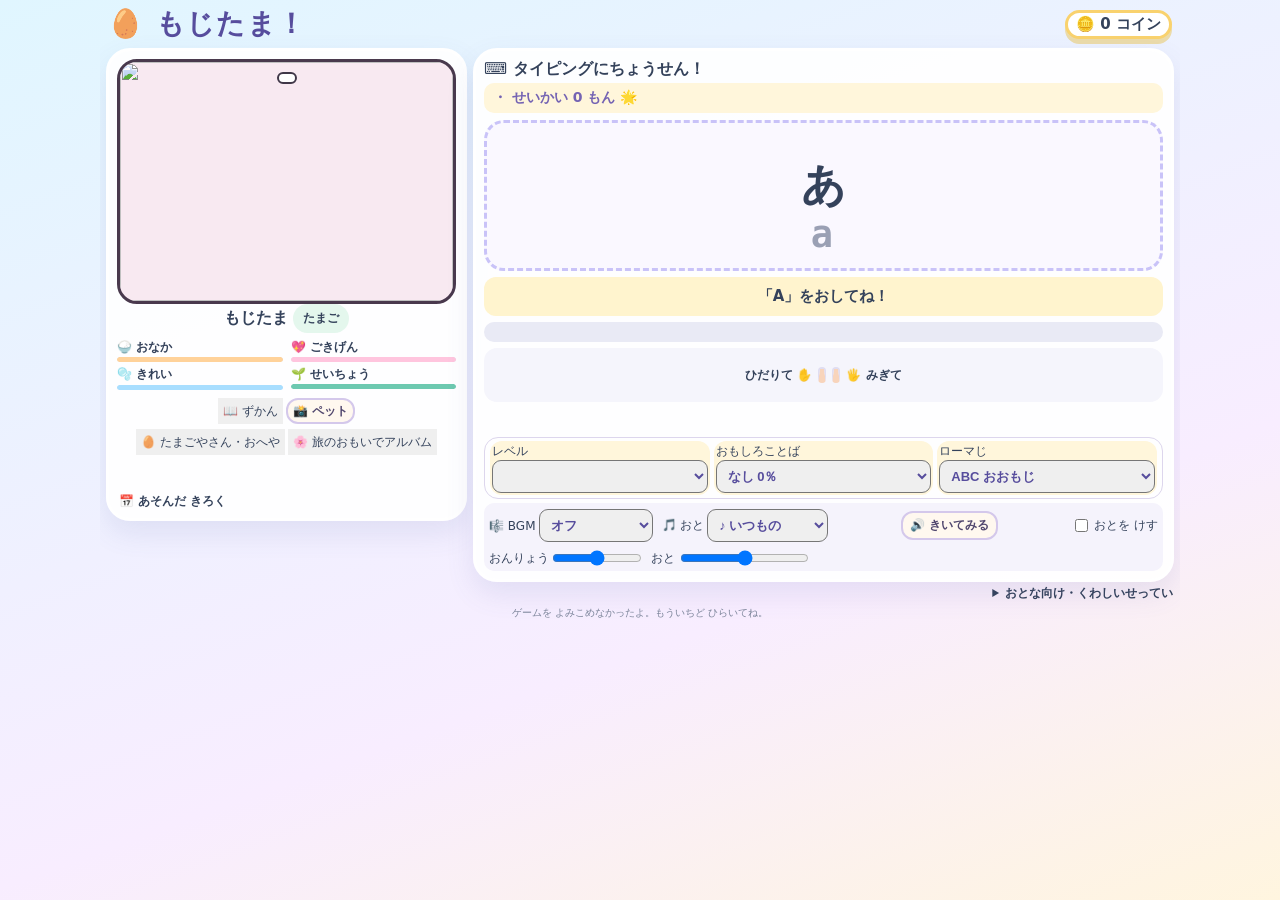
==== index.html @ 5625c6d5 "Update game and typing guidance Refresh the playable game, keep maintenance files, and add the initi" ====
<!doctype html>
<html lang="ja">
<head>
<meta charset="UTF-8"><meta name="viewport" content="width=device-width,initial-scale=1">
<title>もじたま！｜タイピングでそだてよう</title>
<link rel="stylesheet" href="./style.css?v=22">
</head>
<body><div class="wrap">
<header><div><h1>🥚 もじたま！</h1><p class="subtitle">もじをうって、ペットをそだてよう！</p></div><div class="money">🪙 <span id="coins">0</span> コイン</div></header>
<div class="grid"><section class="panel"><h2>🌼 わたしのペット <span class="level" id="growth">たまご</span></h2><div class="scene" id="scene"><div id="memeRain" aria-hidden="true"></div><div id="careFx" class="carefx" aria-live="polite"></div><span id="petWish"></span><span id="roomDecor" aria-hidden="true"></span><span class="confetti" aria-hidden="true">🌈 ⭐ 🪙 🌟 🪙 ⭐ 🌈</span><img class="roomArt" src="./assets/room.svg" alt="" aria-hidden="true"><svg class="pet" id="pet" viewBox="0 0 32 32" shape-rendering="crispEdges" aria-label="ペットのドットえ" role="img"></svg></div><div class="petname" id="petName">もじたま</div><button id="petBook">📖 ペットずかん</button><button class="camera" id="petCamera">📸 しゃしんを とる</button><div class="family-actions"><button id="adopt" hidden>旅に出す</button><button id="eggShop">🥚 たまごやさん・おへや</button><button id="album">🌸 旅のおもいでアルバム</button></div><div class="stats"><div class="stat">🍚 おなか<div class="meter"><div class="bar" id="hungerBar"></div></div><span id="hungerNum"></span></div><div class="stat">💖 ごきげん<div class="meter"><div class="bar" id="moodBar"></div></div><span id="moodNum"></span></div><div class="stat">🫧 きれい<div class="meter"><div class="bar" id="cleanBar"></div></div><span id="cleanNum"></span></div></div><div class="stat">🌱 せいちょう<div class="meter"><div class="bar" id="xpBar"></div></div><span id="xp"></span><small id="growthHint"></small></div><p id="wish"></p><section id="dailyLog" aria-label="さいきんのきろく"><strong>📅 あそんだ きろく</strong><div id="dailyRows"></div></section><div class="shop" id="basic"></div><div class="notice" id="careNotice" role="status"></div></section>
<section class="panel" id="typingPanel"><h2>⌨️ タイピングにちょうせん！</h2><div class="progress"><span id="reward"></span> ・ せいかい <span id="solved">0</span> もん 🌟</div><div class="typing"><div class="wordcard" tabindex="-1" id="card"><div id="rareLabel"></div><div class="jpword" id="jpword">あ</div><div class="romaji" id="romaji">a</div></div><div class="guide" id="guide">「A」をおしてね！</div><div class="keyboard" id="keyboard"></div><div class="hands"><span class="hand-label">ひだりて ✋</span><div class="hand" id="leftHand"></div><div class="hand" id="rightHand"></div><span class="hand-label">🖐️ みぎて</span></div><div class="feedback" id="feedback" aria-live="polite"></div><div id="lastResult" hidden><span id="resultCaption"></span> <button class="camera" id="recordCamera">📸 しゃしんを とる</button></div><div class="hint">ピンクのゆびで、きいろいキーをおそう！<br>ほんもののキーボードでも、がめんのキーをタップしてもOK！</div></div><fieldset class="practice-options"><legend>れんしゅうの せってい</legend><div class="typing-settings"><label>れんしゅうの レベル <select id="level"></select></label><label>おもしろことば <select id="fun"><option value="0">なし 0％</option><option value="25">ちょっと 25％</option><option value="70">たくさん 70％</option><option value="100">ぜんぶ 100％</option></select></label><label>ローマじの ひょうじ <select id="letterCase"><option value="upper">ABC おおもじ</option><option value="lower">abc こもじ</option><option value="initial">Abc はじめだけ おおもじ</option></select></label></div><small>ことば・ぶんの レベルで まざるよ。</small></fieldset><div class="sound-options" role="group" aria-label="おとの せってい"><label>🎼 BGM <select id="bgm"><option value="off">オフ</option><option value="pico">ぴこぴこ</option><option value="nyan">にゃんにゃん</option><option value="slow">のんびり</option><option value="fast">はやうち</option><option value="sleep">おやすみ</option></select></label><label>🎵 おと <select id="keySound"><option value="classic">♪ いつもの</option><option value="puff">💨 おならぷう</option><option value="sparkle">✨ キラキラ</option><option value="meow">🐱 にゃん</option><option value="drum">🥁 たいこ</option><option value="bubble">🫧 あわポン</option></select></label> <label id="puffOption" hidden><input type="checkbox" id="puffMix"> 💨 いろんな おなら（6しゅるい）</label> <button class="camera" id="listen">🔊 きいてみる</button><label><input id="mute" type="checkbox"> おとを けす</label><label>おんりょう <input id="vol" type="range" min="0" max="100"></label><label>おと <input id="sfxVol" type="range" min="0" max="100"></label></div></section>
</div><details><summary>⚙️ せってい・あそびかた</summary><button type="button" id="closeSettings" aria-label="せっていを とじる"><svg aria-hidden="true" width="24" height="24" viewBox="0 0 24 24"><path d="M5 5L19 19M19 5L5 19" fill="none" stroke="currentColor" stroke-width="4" stroke-linecap="round"/></svg></button><p>きいろい キーを おそう。F と J に ひとさしゆびを おくと うちやすいよ。５もん、１０もんと まちがえずに できると ボーナス！ ５もん できると たまごが かえるよ。レアもんだいは ５０コイン！ コインで おせわすると、たまごが そだつよ。</p><p>このブラウザに じどうで ほぞんするよ。ほかの パソコンや ブラウザには うつせないよ。ブラウザの データを けすと、きろくも きえるよ。</p></details><div class="footer" id="status">もじたま！　✦　じどうセーブ</div></div><dialog id="celebration" aria-labelledby="eventTitle"><div id="eventStars" aria-hidden="true"></div><canvas id="eventPet" width="32" height="32" aria-hidden="true"></canvas><h2 id="eventTitle"></h2><strong id="eventDetail"></strong><div class="eventMeter" aria-hidden="true"><i></i></div><button id="skipEvent" type="button">スキップ</button></dialog><dialog id="familyDialog" aria-labelledby="familyTitle"><div class="family-heading"><h2 id="familyTitle"></h2><button type="button" id="familyClose" aria-label="とじる"><svg aria-hidden="true" width="26" height="26" viewBox="0 0 24 24"><path d="M5 5L19 19M19 5L5 19" fill="none" stroke="currentColor" stroke-width="4" stroke-linecap="round"/></svg></button></div><div id="familyBody"></div></dialog><dialog id="book"><button id="closeBook" aria-label="とじる">✕</button><h2>📖 ペットずかん</h2><div id="bookGrid"></div></dialog><dialog id="studio" aria-labelledby="studioTitle"><form method="dialog"><button aria-label="とじる">✕</button></form><h2 id="studioTitle">📸 きねんの しゃしん</h2><div class="modes"><button id="recordMode">🏅 きろくカード</button><button id="petMode">🐣 ペットカード</button></div><canvas id="photo" width="1200" height="1200" aria-label="きねんカードの プレビュー"></canvas><label>ひとこと（10もじまで）<input id="comment" placeholder="きょうも できたよ！" autocomplete="off"></label><div class="modes"><button id="downloadPhoto">⬇️ がぞうを ほぞん</button><button id="sharePhoto" hidden>📤 わける</button></div><small id="photoStatus" role="status"></small></dialog><script src="./pets.js?v=4"></script><script src="./sprites.js"></script><script src="./adult.js"></script><script src="./family.js"></script><script src="./family-ui.js"></script><script src="./roman.js"></script><script src="./deck.js"></script><script src="./screen.js?v=22"></script><script src="./celebrations.js?v=2"></script><script src="./boot.js?v=26"></script></body></html>
---- style.css ----
:root{--ink:#34425b;--violet:#7166c6;--sky:#dff3ff;--pink:#ffe2eb;--mint:#e0f7e7;--yellow:#fff1b9}*{box-sizing:border-box}body{margin:0;background:linear-gradient(160deg,#e0f6ff,#f8edff 65%,#fff5df);color:var(--ink);font-family:system-ui,-apple-system,"Hiragino Kaku Gothic ProN","Yu Gothic",sans-serif;min-height:100vh}button{font:inherit;cursor:pointer;border:0;color:inherit}button:focus-visible{outline:4px solid #f19d55;outline-offset:2px}.wrap{max-width:1100px;margin:auto;padding:22px 16px 60px}header{display:flex;align-items:center;justify-content:space-between;gap:12px;flex-wrap:wrap;margin-bottom:15px}h1{font-size:clamp(25px,4vw,36px);margin:0;color:#574d9d;letter-spacing:.05em}.subtitle{margin:3px 0;color:#63718a;font-size:13px}.money{background:#fff;border:3px solid #f9d26e;border-radius:20px;padding:10px 18px;font-weight:800;font-size:19px;box-shadow:0 5px 0 #ebdbaa}.tabs{display:flex;gap:10px;margin:0 0 18px}.tab{border-radius:15px;padding:13px 23px;background:#fff;color:#625aa2;font-weight:800;border:2px solid #d8d1fa}.tab.active{background:#7166c6;border-color:#7166c6;color:white}.grid{display:grid;grid-template-columns:minmax(0,1fr) minmax(360px,1.12fr);gap:18px}.panel{background:#ffffffed;border:3px solid #fff;border-radius:24px;box-shadow:0 12px 28px #5764a21f;padding:20px}.panel h2{font-size:19px;margin:0 0 12px}.scene{height:255px;border-radius:20px;background:linear-gradient(#bfe9ff 0 64%,#bfeaca 64%);position:relative;overflow:hidden;display:grid;place-items:center;border:3px solid #e2f2ff}.scene:after{content:"";height:20px;width:170px;background:#6aa78230;border-radius:50%;position:absolute;bottom:32px}.cloud{position:absolute;font-size:35px;top:13px;left:32px}.cloud.two{left:auto;right:25px;top:30px}.pet{position:relative;z-index:1;width:192px;height:192px;image-rendering:pixelated;filter:drop-shadow(0 7px 0 #729b8d55);animation:bob 2.2s ease-in-out infinite}@keyframes bob{50%{transform:translateY(-8px)}}.pet.bounce{animation:happy .4s 2}@keyframes happy{50%{transform:translateY(-22px)}}.petname{text-align:center;font-weight:900;margin-top:9px}.stats{display:grid;gap:10px;margin-top:16px}.stat{display:grid;grid-template-columns:92px 1fr 35px;align-items:center;gap:8px;font-size:13px;font-weight:700}.meter{height:15px;border-radius:10px;background:#edf0f5;overflow:hidden}.bar{height:100%;background:#6dc9b0;border-radius:10px;transition:width .3s}.stat:nth-child(2) .bar{background:#f3bc6e}.stat:nth-child(3) .bar{background:#8eb9ef}.note{background:#f4f1ff;border-radius:14px;padding:10px 12px;color:#655c91;font-size:13px;line-height:1.7;margin-top:14px}.typing{display:flex;flex-direction:column;gap:12px}.wordcard{border:3px dashed #c9c3f8;border-radius:20px;background:#faf8ff;padding:18px;text-align:center}.jpword{font-size:clamp(31px,4vw,44px);font-weight:900;line-height:1.4}.romaji{font-family:monospace;font-size:clamp(28px,4vw,37px);font-weight:900;letter-spacing:3px;margin:8px 0;color:#9aa0b4}.romaji .done{color:#56bc9f}.romaji .next{color:#ec659b;text-decoration:underline;text-underline-offset:6px}.guide{text-align:center;background:#fff4ce;border-radius:12px;padding:10px;font-weight:800;font-size:15px}.feedback{text-align:center;min-height:27px;font-weight:800;color:#6b62b3}.hint{font-size:12px;color:#788098;text-align:center}.keyboard{padding:10px 6px;background:#e9eaf5;border-radius:15px;display:grid;gap:5px}.keyrow{display:flex;justify-content:center;gap:4px}.key{flex:1;max-width:48px;height:42px;border-radius:7px;background:white;box-shadow:0 3px 0 #bbc1d1;font:700 15px monospace;display:grid;place-items:center;min-width:0;transition:background .1s}.key.target{background:#ffd46a;box-shadow:0 3px 0 #d19a48;outline:3px solid #ff9b61;outline-offset:-1px}.key.space{max-width:170px;flex:4}.hands{display:flex;gap:10px;justify-content:center;align-items:center;flex-wrap:wrap;background:#f5f5fc;border-radius:13px;padding:12px}.hand{display:flex;align-items:end;gap:3px;background:#fff;border:2px solid #e0ddf1;border-radius:15px;padding:10px 12px}.finger{width:20px;height:45px;background:#f8d4bb;border:2px solid #b58d87;border-radius:10px 10px 6px 6px;display:flex;align-items:center;justify-content:center;font-size:10px;color:#5b4f5e;font-weight:800}.finger:nth-child(1),.finger:nth-child(5){height:32px}.finger:nth-child(2),.finger:nth-child(4){height:40px}.finger:nth-child(3){height:48px}.finger.target{background:#ff9ab0;border-color:#e94c82;transform:translateY(-6px)}.hand-label{font-weight:900;font-size:14px}.shop{display:grid;grid-template-columns:repeat(3,1fr);gap:9px}.shop button{padding:13px 5px;border-radius:15px;background:#fff5df;border:2px solid #f3dfb6;font-weight:800;font-size:13px}.shop button:disabled{opacity:.45;cursor:not-allowed}.shop .emoji{display:block;font-size:28px;margin-bottom:4px}.shop b{display:block;color:#9e7419;margin-top:5px}.big{width:100%;background:#7368cd;color:white;padding:12px 14px;border-radius:15px;font-weight:900;margin-top:12px}.hidden{display:none!important}.footer{text-align:center;color:#7c859a;font-size:12px;margin:20px auto}.notice{min-height:25px;color:#685cb5;font-weight:800;text-align:center;margin-top:10px}.settings{display:flex;justify-content:space-between;align-items:center;gap:10px;margin-top:14px;flex-wrap:wrap}.reset{background:transparent;text-decoration:underline;font-size:12px;color:#888}.level{font-size:12px;background:#e4f7ed;padding:6px 10px;border-radius:30px;font-weight:800}.progress{margin-top:10px;font-size:13px;text-align:center;font-weight:800;color:#7463b3}@media(max-width:850px){.grid{grid-template-columns:1fr}.panel{padding:15px}.scene{height:220px}.key{height:38px;font-size:13px}.hand{padding:8px}.finger{width:17px}.shop{grid-template-columns:repeat(3,1fr)}}
details{background:white;padding:16px;border-radius:16px;margin-top:16px;line-height:1.8}summary,select{cursor:pointer;font-weight:bold}select{padding:7px;border-radius:9px;color:#574d9d;margin-bottom:10px}.romaji .wrong{color:#bf2940;background:#ffe0e5}.key.home{text-decoration:underline;text-underline-offset:5px}.key.space{max-width:170px}.hand{border-bottom:14px solid #f8d4bb;background:transparent;padding:0 2px;border-radius:8px}.pet.evolve{animation:bloom 1s ease-out}.pet.wash{filter:drop-shadow(0 0 12px white)}@keyframes bloom{50%{transform:scale(1.18) rotate(10deg);filter:drop-shadow(0 0 18px gold)}}@media(prefers-reduced-motion:reduce){*,*:after{animation:none!important;transition:none!important}}@media(max-width:850px){.grid:has(#typingPanel:not(.hidden)) #typingPanel{order:-1}.hands{gap:5px}.hand-label{font-size:11px}}.shop small{display:block}.scene:before{content:'✿　✧　✿';position:absolute;left:9%;bottom:8%;color:#77af89}
#rareLabel{font-weight:900;color:#864280}.wordcard.rare{border-color:#e5aa48;background:radial-gradient(circle at 12% 20%,white 2px,transparent 4px) 0 0/38px 35px,linear-gradient(120deg,#fff0c7,#f9e6ff,#ddf6ff)}.confetti{display:none;position:absolute;inset:12% 0 auto;text-align:center;font-size:clamp(20px,3vw,32px);z-index:2;pointer-events:none}.won .confetti{display:block;animation:shower 1.3s ease-out both}.won .pet{animation:happy .5s 2}.hatch .pet{animation:bloom 1s ease-out}@keyframes shower{from{transform:translateY(-16px);opacity:.3}65%{opacity:1}to{transform:translateY(50px);opacity:.8}}
.grid{align-items:start}.scene{height:148px}.pet{width:126px;height:126px}.shop button{color:#42394f;font-size:16px;min-height:85px}.shop .hunger,#hungerBar{background:#ffd29a}.shop .mood,#moodBar{background:#ffc5de}.shop .clean,#cleanBar{background:#a8deff}.effects,.shop small{display:block;font-size:13px}.shop .needed{outline:3px dashed #866ba5;outline-offset:1px}.stat span{position:relative}.gain:after{content:attr(data-gain);position:absolute;right:0;background:white;color:#394674;animation:rise 1s both}.invite{animation:invite .9s}.pet.eat{animation:nibble .35s 3}.pet.wash{animation:bloom .8s;filter:drop-shadow(0 0 12px #85d6ff)}@keyframes nibble{50%{transform:scale(1.08,.92)}}@keyframes rise{to{transform:translateY(-22px);opacity:0}}@keyframes invite{50%{box-shadow:0 0 0 5px #ffce6b}}#wish{text-align:center;font-weight:700;margin:8px}.typing{gap:7px}.wordcard{padding:10px}.notice{min-height:20px;margin:5px}.panel details{margin:4px 0;padding:6px}.grid{margin-top:14px}@media(max-width:850px){.grid:has(#typingPanel:not(.hidden)) #typingPanel{order:0}}@media(prefers-reduced-motion:reduce){.gain:after{display:none}}
.camera,#studio button{border:2px solid #d4c8eb;border-radius:12px;padding:8px 13px;background:#fff8ef;color:#51476e;font-weight:800}.camera{display:block;margin:5px auto}#lastResult{text-align:center;font-size:.9rem}#lastResult .camera{display:inline}#studio{width:min(460px,94vw);max-height:96vh;overflow:auto;box-sizing:border-box;border:3px solid #766597;border-radius:20px;padding:16px;background:#fffaf3;color:#443850}#studio::backdrop{background:#27243e99}#studio h2{font-size:20px;margin:5px}#studio form{float:right}#studio .modes{display:flex;justify-content:center;gap:8px;margin:8px}#studio [aria-pressed=true]{background:#ddd5ff;border-color:#7766aa}#photo{display:block;width:min(100%,53vh);height:auto;margin:auto;image-rendering:pixelated}#comment{width:100%;box-sizing:border-box;font:inherit;border-radius:9px;padding:6px;border:2px solid #c9bcce}#studio[open] canvas{animation:reveal .25s ease-out}@keyframes reveal{from{transform:scale(.98);opacity:.8}}
#basic{display:grid;grid-template-columns:repeat(2,minmax(120px,1fr));gap:9px}#basic button{min-height:76px;border:3px solid #302b39;box-shadow:0 4px 0 #302b39;border-radius:13px;font-size:17px;font-weight:900}#basic button:nth-child(1){background:#ffd7a3}#basic button:nth-child(2){background:#f8c8df}#basic button:nth-child(3){background:#b9e6fa}#basic button:nth-child(4){background:#c9e8ae}.effects{display:block;font-size:13px}.shop small{display:block;font-size:12px}#basic button:disabled{opacity:.8;color:#473c42}.needed{outline:3px dashed #9174ae;outline-offset:2px;animation:need 1.6s ease-in-out infinite}@keyframes need{50%{transform:scale(1.025)}}.scene{position:relative;overflow:hidden}.pet{shape-rendering:crispEdges;image-rendering:pixelated;cursor:pointer;z-index:3}.carefx{position:absolute;z-index:4;inset:5px 0 auto;text-align:center;font-size:28px;pointer-events:none}.fx0{animation:floatfx 1.4s ease-out}.fx1{animation:playfx 1.2s ease-out}.fx2{animation:washfx 1.3s ease-out}.fx3{animation:cleanfx 1.1s ease-out}#petWish{position:absolute;z-index:5;top:10px;left:50%;transform:translateX(-50%);background:white;border:2px solid #403748;border-radius:12px;padding:4px 8px;font-weight:800;white-space:nowrap}#book{border:3px solid #393046;border-radius:16px;max-width:90vw}#bookGrid{display:grid;grid-template-columns:repeat(2,1fr);gap:8px}.bookPet{display:grid;justify-items:center;border:2px solid #393046;border-radius:12px;padding:6px;background:#fffaf1;font-weight:800}.bookPet svg{width:64px;height:64px;shape-rendering:crispEdges;image-rendering:pixelated}.pet.eat{animation:chew .22s 6}.pet.bounce{animation:hop .45s 3}.pet.wash{animation:wash .4s 3}.pet.clean{animation:clean .3s 4}@keyframes chew{50%{transform:scaleY(.86)}}@keyframes hop{50%{transform:translateY(-14px)}}@keyframes wash{50%{transform:rotate(-5deg);filter:drop-shadow(0 0 8px #9ee8ff)}}@keyframes clean{50%{transform:scale(1.06)}}@keyframes floatfx{to{transform:translateY(-24px);opacity:0}}@keyframes playfx{50%{transform:translateY(-22px) rotate(12deg)}}@keyframes washfx{to{opacity:0;transform:translateY(-14px)}}@keyframes cleanfx{to{opacity:0;transform:scale(1.3)}}
#basic{display:grid;grid-template-columns:repeat(2,minmax(120px,1fr));gap:9px}#basic button{min-height:78px;border:3px solid #302b39;box-shadow:0 4px 0 #302b39;border-radius:13px;font-size:17px;font-weight:900}#basic button:nth-child(1){background:#ffd7a3}#basic button:nth-child(2){background:#f8c8df}#basic button:nth-child(3){background:#b9e6fa}#basic button:nth-child(4){background:#c9e8ae}.effects{display:block;font-size:13px}.shop small{display:block;font-size:12px}.needed{outline:3px dashed #9174ae;outline-offset:2px;animation:need 1.6s ease-in-out infinite}@keyframes need{50%{transform:scale(1.02)}}.scene{position:relative;overflow:hidden}.pet{shape-rendering:crispEdges;image-rendering:pixelated;cursor:pointer;z-index:3}.carefx{position:absolute;z-index:4;inset:5px 0 auto;text-align:center;font-size:28px;pointer-events:none}.fx0{animation:floatfx 1.4s ease-out}.fx1{animation:playfx 1.2s ease-out}.fx2{animation:washfx 1.3s ease-out}.fx3{animation:cleanfx 1.1s ease-out}#petWish{position:absolute;z-index:5;top:10px;left:50%;transform:translateX(-50%);background:white;border:2px solid #403748;border-radius:12px;padding:4px 8px;font-weight:800;white-space:nowrap}#book{border:3px solid #393046;border-radius:16px;max-width:90vw}#bookGrid{display:grid;grid-template-columns:repeat(2,1fr);gap:8px}.bookPet{display:grid;justify-items:center;border:2px solid #393046;border-radius:12px;padding:6px;background:#fffaf1;font-weight:800}.bookPet svg{width:64px;height:64px;shape-rendering:crispEdges;image-rendering:pixelated}.pet.eat{animation:chew .22s 6}.pet.bounce{animation:hop .45s 3}.pet.wash{animation:wash .4s 3}.pet.clean{animation:clean .3s 4}@keyframes chew{50%{transform:scaleY(.86)}}@keyframes hop{50%{transform:translateY(-14px)}}@keyframes wash{50%{transform:rotate(-5deg);filter:drop-shadow(0 0 8px #9ee8ff)}}@keyframes clean{50%{transform:scale(1.06)}}@keyframes floatfx{to{transform:translateY(-24px);opacity:0}}@keyframes playfx{50%{transform:translateY(-22px) rotate(12deg)}}@keyframes washfx{to{opacity:0;transform:translateY(-14px)}}@keyframes cleanfx{to{opacity:0;transform:scale(1.3)}}

.typing-settings{display:flex;flex-wrap:wrap;gap:.5rem;margin:.6rem 0;align-items:center}
.typing-settings label{display:inline-flex;align-items:center;gap:.45rem;min-height:44px;padding:.25rem .7rem;background:#fff6db;border-radius:12px;cursor:pointer}
#fun{width:2rem;height:2rem;accent-color:#85569b}
.family-actions{display:flex;gap:.4rem;justify-content:center;flex-wrap:wrap;margin:.6rem 0}
#familyDialog{max-width:min(32rem,90vw);max-height:85vh;overflow:auto;border-radius:1rem}
#familyBody canvas{display:block;width:100%;height:auto;margin-top:1rem}
#familyBody button{margin:.25rem}.family-actions [hidden]{display:none}
#fun{width:auto;height:auto;min-height:2.5rem}
.nextEgg{background:#ffe288;border:3px solid #925126;padding:.7em 1em}
#romaji{overflow-wrap:anywhere;flex-wrap:wrap}#jpword{overflow-wrap:anywhere}

/* Keep the prompt and the four keyboard rows together while practising. */
#typingPanel{min-width:0;container-type:inline-size}
#typingPanel .typing{gap:6px}
#typingPanel .long-prompt{padding:8px 10px}
.long-prompt #jpword{font-size:clamp(17px,4.5cqi,23px);line-height:1.35}
.long-prompt #romaji{font-size:clamp(17px,4.1cqi,22px);letter-spacing:.035em;line-height:1.45;margin:4px 0 1px;word-break:break-all}
.long-prompt #romaji .next{text-underline-offset:3px}
#typingPanel .progress{margin:0}
#typingPanel .feedback:empty{display:none}
.practice-options{border:1px solid #ddd6ed;border-radius:14px;margin:14px 0 0;padding:6px 10px 10px;min-width:0}
.practice-options legend{padding:0 .45em;font-size:.9rem;font-weight:800}
.practice-options .typing-settings{margin:.15rem 0}
@media(max-width:850px){.grid:has(#typingPanel:not(.hidden)) #typingPanel{order:-1}}
@media(max-height:650px){#typingPanel .guide{padding:4px}#typingPanel .keyboard{padding:6px 4px;gap:3px}#typingPanel .key{height:32px}}
@media(max-width:480px){.wrap{padding-top:8px}header{margin-bottom:6px}#typingPanel{padding:11px}#typingPanel h2{margin-bottom:7px}}

/* One play surface. Only secondary information opens over the board. */
.wrap.single-home{height:100svh;min-height:0;max-width:1080px;padding:0 6px;margin:auto;overflow:clip}
.play-board{position:relative;padding:5px 0;box-sizing:border-box}
.single-home header{margin:0 2px 5px;flex-wrap:nowrap}.single-home h1{font-size:clamp(18px,3vw,28px);margin:0}
.single-home .subtitle,.single-home .hint,.single-home .practice-options small,.single-home #resultCaption{display:none}
.single-home .money{padding:2px 8px;font-size:15px}
.single-home .grid{margin:0;gap:6px;grid-template-columns:minmax(230px,0.68fr) minmax(0,1.32fr)}
.single-home .panel{min-width:0;padding:8px}.single-home .grid #typingPanel{order:0}
.companion{text-align:center}.identity{display:flex;align-items:center;justify-content:center;gap:5px}.identity .petname{margin:0}
.single-home .scene{height:clamp(112px,23svh,210px)}.single-home #pet{max-height:100%;max-width:100%}
.single-home #basic{grid-template-columns:repeat(2,minmax(0,1fr));gap:4px}
.single-home #basic button{min-height:38px;padding:3px;font-size:14px;line-height:1.12;border-width:2px;box-shadow:none}
.single-home #basic .effects,.single-home #basic small{display:none}.single-home #basic b,.single-home #basic .emoji{display:inline;margin:0;font-size:.9em}
.single-home #basic b{display:block;font-size:11px}
.single-home #careNotice{margin:2px;min-height:0;font-size:12px}.single-home #careNotice:empty{display:none}
.pet-links,.pet-links .family-actions{display:flex;flex-wrap:wrap;align-items:center;justify-content:center;gap:3px;margin:2px 0}
.pet-links button,.pet-links #recordCamera{font-size:12px;min-height:26px;padding:2px 5px;margin:0}.pet-links [hidden]{display:none!important}
.single-home fieldset{padding:3px 5px;margin:5px 0 0}.single-home fieldset legend{display:none}
.single-home .typing-settings{display:grid;grid-template-columns:1fr 1fr 1fr;gap:4px;margin:0}
.single-home .typing-settings label{min-width:0;min-height:0;display:grid;gap:0;padding:2px;font-size:12px}
.single-home select,.single-home #fun{min-width:0;width:100%;margin:0;height:auto;min-height:28px;font-size:13px}
.single-home .typing{gap:4px}.single-home #typingPanel h2{font-size:16px;margin:0 0 3px}
.single-home details:not([open]){background:transparent;text-align:right;margin:0;padding:1px;font-size:12px}
.single-home details[open]{position:absolute;inset:4px 0 auto;max-height:85svh;overflow:auto;z-index:8;box-shadow:0 6px 22px #43385966}
.single-home .footer{margin:0;font-size:10px}.single-home .extra-info{margin-top:8px}
@media(max-width:700px) and (orientation:portrait){
.single-home .grid{display:grid;grid-template-columns:minmax(0,1fr);gap:3px}
.single-home .grid>.panel:first-child{display:grid;grid-template-columns:26% 1fr;gap:2px 5px;align-items:center}
.single-home .companion{grid-row:1/3}.single-home .scene{height:61px}.single-home .identity{font-size:10px;gap:2px;flex-wrap:wrap}
.single-home .identity .level{font-size:10px;padding:0 2px}
.single-home #basic{grid-template-columns:repeat(4,minmax(0,1fr));gap:2px}
.single-home #basic button{font-size:11px;min-height:33px;padding:1px}.single-home #basic .emoji{display:none}
.single-home .pet-links,.single-home .family-actions{gap:2px;margin:0}.single-home .pet-links button{font-size:10px;padding:1px 4px;min-height:23px}
.single-home .panel{padding:4px}.single-home #typingPanel h2{display:none}
.single-home .hands{padding:2px;gap:3px;flex-wrap:nowrap}.single-home .finger{width:clamp(10px,3vw,17px);max-height:26px}
.single-home .typing{gap:2px}.single-home .guide{padding:3px}
.single-home .wordcard,.single-home #typingPanel .long-prompt{padding:3px}
.single-home #typingPanel .long-prompt{padding:3px}
.single-home #keyboard{padding:4px;gap:3px}.single-home .key{height:clamp(27px,5.4svh,40px)}
.single-home .feedback{min-height:0;font-size:13px}.single-home .progress{font-size:11px}
}
@media(max-height:480px) and (orientation:landscape){
.single-home .grid{display:grid;grid-template-columns:30% minmax(0,1fr)}
.single-home .scene{height:65px}.single-home .panel{padding:3px}.single-home .typing{gap:2px}
.single-home #typingPanel h2{display:none}.single-home .hands{padding:0}.single-home .finger{max-height:18px}
.single-home .key{height:24px}.single-home .guide{padding:1px}.single-home .wordcard{padding:2px}
}
.single-home .scene{height:clamp(130px,28svh,255px)}
.single-home #pet{position:absolute;inset:0;margin:auto;width:100%;height:100%}
.single-home .live-stats{display:grid;grid-template-columns:repeat(2,minmax(0,1fr));gap:4px 8px;margin:6px 0}
.live-stats .stat{display:grid;grid-template-columns:1fr auto;gap:1px;font-size:12px}
.live-stats .meter{grid-column:1/-1;grid-row:2;height:5px}
.live-stats .stat span{grid-column:2;grid-row:1}
#memeRain{position:absolute;inset:0;overflow:hidden;pointer-events:none;z-index:2}
#memeRain img{position:absolute;top:-28px;width:clamp(14px,2vw,25px);animation:meme-fall 1.2s ease-in both}
@keyframes meme-fall{from{top:-28px;transform:rotate(-15deg)}to{top:102%;transform:rotate(20deg)}}
@media(max-width:700px) and (orientation:portrait){.single-home .scene{height:80px}.single-home .companion{grid-row:1/4}.single-home .live-stats{margin:0;gap:1px 5px}.live-stats .stat{font-size:10px}}
@media(max-height:480px) and (orientation:landscape){.single-home .scene{height:84px}}
#familyDialog[open]{display:flex;flex-direction:column;overflow:hidden;max-height:90svh}
.family-heading{display:flex;align-items:center;justify-content:space-between;gap:8px;border-bottom:2px solid #e7dfef;padding-bottom:6px}
.family-heading h2{font-size:clamp(16px,4vw,22px);margin:0}
#familyClose{flex:none;min-height:44px;padding:4px 12px;border:2px solid #715273;border-radius:12px;background:#fff0c7;color:#382c47;font-weight:800;font-size:16px}
#familyBody{overflow:auto;min-height:0}
#familyClose,#closeBook{width:46px;height:46px;padding:0;display:inline-grid;place-items:center;border:2px solid #715273;border-radius:12px;background:#fff0c7;color:#382c47;font-size:24px;font-weight:900}
#puffOption[hidden]{display:none}
.sound-options{display:flex;align-items:center;flex-wrap:wrap;gap:3px 9px;margin-top:4px;padding:3px 5px;background:#f5f3fc;border-radius:10px;font-size:12px}
.sound-options label{display:inline-flex;align-items:center;gap:3px}
.single-home .sound-options select{width:auto}
.sound-options #vol{width:clamp(55px,8vw,90px);margin:0}
.sound-options #listen{font-size:12px;padding:4px 7px}
.sound-options #puffOption{order:1}
.single-home details[open] summary{position:sticky;top:0;padding:10px 52px 10px 8px;min-height:44px;box-sizing:border-box;background:white;z-index:1}
#closeSettings{position:sticky;top:0;float:right;margin-top:-44px;width:44px;height:44px;display:grid;place-items:center;z-index:2;border:2px solid #715273;border-radius:12px;background:#fff0c7;color:#382c47}
#dailyLog{grid-column:1/-1;padding:5px 2px 0;font-size:12px}
#dailyRows{display:grid;grid-template-columns:repeat(3,minmax(0,1fr));gap:3px}
#dailyRows div{padding:3px 4px;border-radius:6px;background:#f4f1fc;text-align:center}
#dailyRows b,#dailyRows span{display:block}#dailyRows span{font-size:11px}

#growthHint{grid-column:1/-1;font-size:.9em}
#celebration{text-align:center;width:min(22rem,88vw);padding:1.25rem;border:4px solid #654b85;border-radius:24px;background:#fff8e7;color:#443452}
#celebration::backdrop{background:#35284485}
#eventPet{width:100px;height:100px;image-rendering:pixelated}
#eventTitle{margin:.3rem 0;font-size:clamp(1.4rem,5vw,2rem)}
#eventDetail{display:block;font-size:1.5rem}
#skipEvent{margin-top:1rem}
#eventStars{font-size:1.6rem;color:#a3528a}
.eventMeter{display:none}
[data-kind=level] .eventMeter{display:block;margin:.6rem auto;width:70%;height:8px;background:#dfd5ec;border-radius:4px;overflow:hidden}
.eventMeter i{display:block;height:100%;background:#a76ede}
@media(prefers-reduced-motion:no-preference){
 #celebration[open] #eventStars{animation:eventSpark .7s ease-in-out alternate infinite}
 #celebration[open] #eventPet{animation:eventHop .55s ease-in-out alternate infinite}
 #celebration[open][data-kind=evolution] #eventPet{animation:eventGlow .65s ease-out,eventHop .5s .65s ease-in-out alternate infinite}
 #celebration[open] .eventMeter i{animation:eventFill 1.2s ease-out}
}
@keyframes eventSpark{to{transform:translateY(-5px) scale(1.08)}}
@keyframes eventHop{to{transform:translateY(-10px) rotate(4deg)}}
@keyframes eventGlow{70%{filter:brightness(3) drop-shadow(0 0 6px gold)}}
@keyframes eventFill{from{width:0}to{width:100%}}

/* Keep the play surface steady between a prompt, its result and the next word. */
.single-home #typingPanel .feedback,
.single-home #typingPanel .feedback:empty{display:block;min-height:1.5em}
.single-home .pet-links #lastResult[hidden]{display:block!important;visibility:hidden}
.single-home #dailyRows span{min-height:2.8em}
.single-home #rareLabel{min-height:1.5em}
.single-home #dailyRows{grid-template-columns:repeat(3,minmax(0,1fr))}
.single-home #dailyRows div{min-width:0;overflow:hidden}
.single-home #dailyRows span{font-size:10px;line-height:1.25}
.single-home #typingPanel .wordcard{min-height:4.6rem;display:flex;flex-direction:column;justify-content:center}
.single-home #typingPanel .wordcard.long-prompt{min-height:4.6rem}
.single-home #typingPanel #jpword,.single-home #typingPanel #romaji{line-height:1.25;margin:0;overflow-wrap:anywhere}
.single-home #basic .effects{display:block;font-size:10px;line-height:1.1;margin-top:2px}
@media(max-width:700px) and (orientation:portrait){.single-home #basic .effects{font-size:8px}.single-home #basic button{min-height:40px}}

@media(max-height:700px){.single-home .scene{height:clamp(78px,15svh,125px)}.single-home .panel{padding:5px}.single-home .stats{gap:2px}.single-home .live-stats .stat{font-size:10px}.single-home #basic button{min-height:34px}.single-home #typingPanel .key{height:clamp(24px,4.3svh,34px)}.single-home .hands{padding:0}.single-home .finger{max-height:19px}}

#roomDecor{position:absolute;z-index:2;right:8px;bottom:3px;font-size:28px;pointer-events:none}

/* Pixel-art pet room */
.single-home .scene{background:#f8e9f1;border:3px solid #49394d;height:clamp(160px,29svh,245px)}
.single-home .roomArt{position:absolute;inset:0;width:100%;height:100%;object-fit:fill;image-rendering:pixelated;z-index:1;pointer-events:none}
.single-home .scene:before,.single-home .scene:after{display:none}
.single-home #pet{position:absolute;z-index:3;width:clamp(104px,43%,164px);height:90%;max-width:none;max-height:none;bottom:0;left:var(--pet-x,48%);transform:translateX(-50%);transition:left .7s steps(4,end);image-rendering:pixelated;filter:drop-shadow(0 3px 0 #49394d)}
.single-home #pet[data-pose=sleep]{left:74%}.single-home #pet[data-pose=eat]{left:20%}.single-home #pet[data-pose=play],.single-home #pet[data-pose=joy]{left:37%}
.single-home #pet[data-pose=walk],.single-home #pet[data-pose=look]{left:50%!important}
@media(max-width:700px) and (orientation:portrait){.single-home .scene{height:clamp(105px,20svh,150px)}.single-home #pet{width:34%;height:88%}}

.single-home #pet{width:38%;height:76%;bottom:5%}
@media(max-width:700px) and (orientation:portrait){.single-home #pet{width:34%;height:72%;bottom:5%}}

.single-home #pet[data-pose=idle],.single-home #pet[data-pose=blink],.single-home #pet[data-pose=look],.single-home #pet[data-pose=walk]{animation:none;transition:none}

.page-evolution{position:fixed;inset:0;z-index:1000;display:flex;flex-direction:column;align-items:center;justify-content:center;gap:12px;pointer-events:none;background:#fff8e455;text-align:center;color:#513b70}
.page-evolution h2{font-size:clamp(30px,7vw,66px);padding:10px 22px;border:4px solid #fff;border-radius:24px;background:#fff8e9eF;box-shadow:0 5px 0 #5d456a;color:#694999;margin:0;animation:evo-pop .55s ease-out}
.page-evolution strong{font-size:clamp(22px,4vw,38px);padding:5px 18px;border-radius:16px;background:#fff8e9eF}
.page-evolution button{pointer-events:auto;font-weight:800;padding:8px 18px;border:2px solid #57456b;border-radius:12px;background:#fff}
.cracker-rain{position:absolute;inset:0;overflow:hidden;pointer-events:none}.cracker-rain span{position:absolute;top:-48px;font-size:clamp(22px,4vw,42px);animation:cracker-fall 2.1s linear infinite;filter:drop-shadow(1px 2px #fff)}
@keyframes cracker-fall{to{transform:translateY(115vh) rotate(360deg)}}@keyframes evo-pop{from{transform:scale(.35);opacity:0}75%{transform:scale(1.08)}to{transform:scale(1);opacity:1}}
@media(prefers-reduced-motion:reduce){.cracker-rain span{animation:none;top:15%}.page-evolution h2{animation:none}}

/* Make finger guidance large enough to see on compact single-screen layouts. */
.single-home .hands{min-height:54px;gap:6px;padding:5px 3px}
.single-home .hand{gap:3px;padding:0 2px}
.single-home .finger{width:clamp(16px,4.6vw,24px);height:38px;max-height:38px;font-size:12px;border-width:2px;border-radius:12px 12px 7px 7px}
.single-home .finger:nth-child(1),.single-home .finger:nth-child(5){height:29px;max-height:29px}
.single-home .finger:nth-child(2),.single-home .finger:nth-child(4){height:34px;max-height:34px}
.single-home .finger:nth-child(3){height:40px;max-height:40px}
.single-home .hand-label{font-size:12px;white-space:nowrap}
@media(max-width:700px) and (orientation:portrait){.single-home .hands{gap:4px}.single-home .finger{width:clamp(15px,4.4vw,22px);height:34px;max-height:34px;font-size:11px}.single-home .finger:nth-child(1),.single-home .finger:nth-child(5){height:27px;max-height:27px}.single-home .finger:nth-child(2),.single-home .finger:nth-child(4){height:31px;max-height:31px}.single-home .finger:nth-child(3){height:36px;max-height:36px}}
@media(max-height:480px) and (orientation:landscape){.single-home .hands{min-height:42px;padding:3px}.single-home .finger{height:30px;max-height:30px}.single-home .finger:nth-child(1),.single-home .finger:nth-child(5){height:23px;max-height:23px}.single-home .finger:nth-child(2),.single-home .finger:nth-child(4){height:27px;max-height:27px}.single-home .finger:nth-child(3){height:32px;max-height:32px}}
.single-home #typingPanel>.progress{margin:0 0 7px;font-size:14px;text-align:left;background:#fff6db;border-radius:10px;padding:6px 9px}
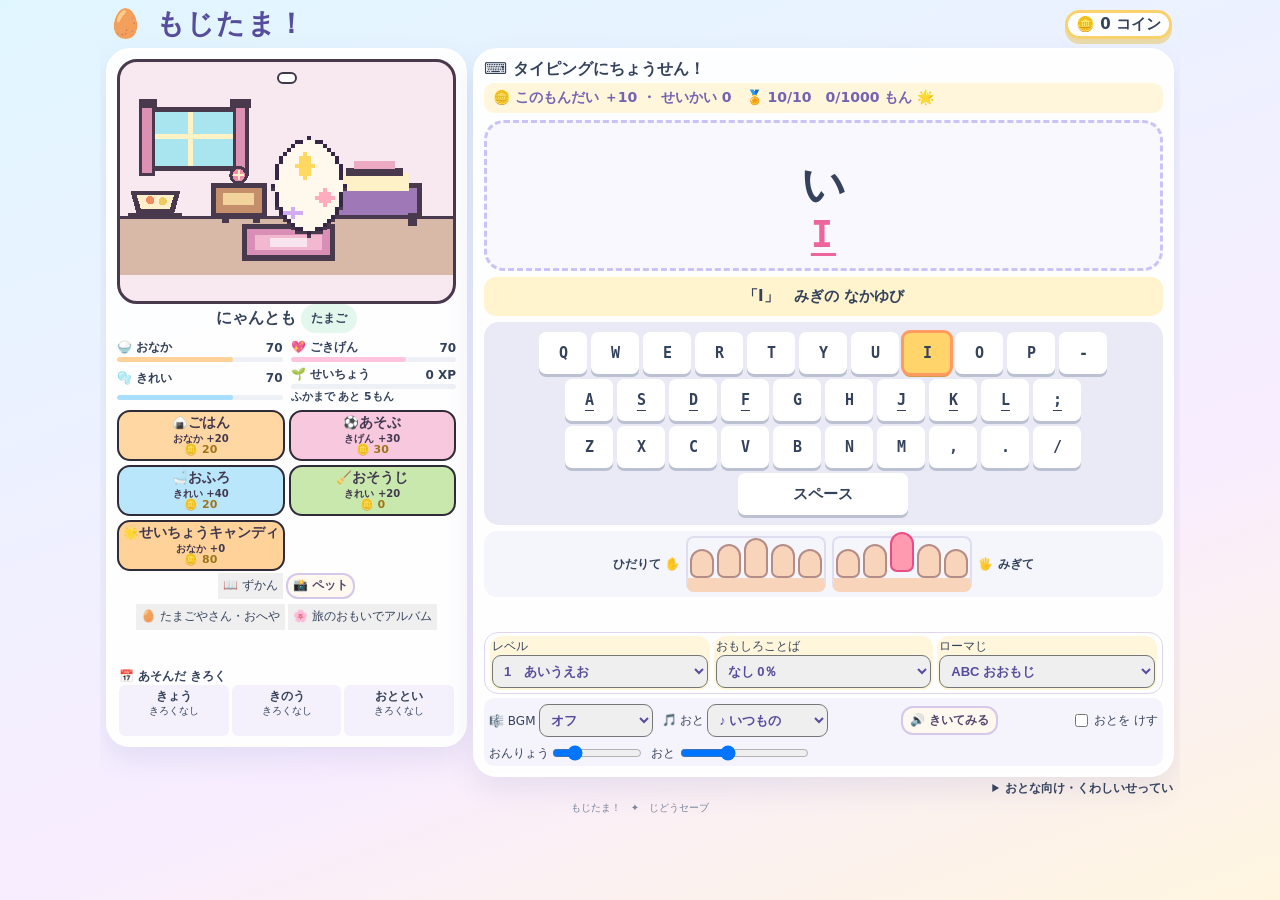
==== commit 0739ef75: "Remove repeated growth success message Keep the adult status instructional and remove the redundant " ====
--- a/index.html
+++ b/index.html
@@ -9,4 +9,4 @@
 <header><div><h1>🥚 もじたま！</h1><p class="subtitle">もじをうって、ペットをそだてよう！</p></div><div class="money">🪙 <span id="coins">0</span> コイン</div></header>
 <div class="grid"><section class="panel"><h2>🌼 わたしのペット <span class="level" id="growth">たまご</span></h2><div class="scene" id="scene"><div id="memeRain" aria-hidden="true"></div><div id="careFx" class="carefx" aria-live="polite"></div><span id="petWish"></span><span id="roomDecor" aria-hidden="true"></span><span class="confetti" aria-hidden="true">🌈 ⭐ 🪙 🌟 🪙 ⭐ 🌈</span><img class="roomArt" src="./assets/room.svg" alt="" aria-hidden="true"><svg class="pet" id="pet" viewBox="0 0 32 32" shape-rendering="crispEdges" aria-label="ペットのドットえ" role="img"></svg></div><div class="petname" id="petName">もじたま</div><button id="petBook">📖 ペットずかん</button><button class="camera" id="petCamera">📸 しゃしんを とる</button><div class="family-actions"><button id="adopt" hidden>旅に出す</button><button id="eggShop">🥚 たまごやさん・おへや</button><button id="album">🌸 旅のおもいでアルバム</button></div><div class="stats"><div class="stat">🍚 おなか<div class="meter"><div class="bar" id="hungerBar"></div></div><span id="hungerNum"></span></div><div class="stat">💖 ごきげん<div class="meter"><div class="bar" id="moodBar"></div></div><span id="moodNum"></span></div><div class="stat">🫧 きれい<div class="meter"><div class="bar" id="cleanBar"></div></div><span id="cleanNum"></span></div></div><div class="stat">🌱 せいちょう<div class="meter"><div class="bar" id="xpBar"></div></div><span id="xp"></span><small id="growthHint"></small></div><p id="wish"></p><section id="dailyLog" aria-label="さいきんのきろく"><strong>📅 あそんだ きろく</strong><div id="dailyRows"></div></section><div class="shop" id="basic"></div><div class="notice" id="careNotice" role="status"></div></section>
 <section class="panel" id="typingPanel"><h2>⌨️ タイピングにちょうせん！</h2><div class="progress"><span id="reward"></span> ・ せいかい <span id="solved">0</span> もん 🌟</div><div class="typing"><div class="wordcard" tabindex="-1" id="card"><div id="rareLabel"></div><div class="jpword" id="jpword">あ</div><div class="romaji" id="romaji">a</div></div><div class="guide" id="guide">「A」をおしてね！</div><div class="keyboard" id="keyboard"></div><div class="hands"><span class="hand-label">ひだりて ✋</span><div class="hand" id="leftHand"></div><div class="hand" id="rightHand"></div><span class="hand-label">🖐️ みぎて</span></div><div class="feedback" id="feedback" aria-live="polite"></div><div id="lastResult" hidden><span id="resultCaption"></span> <button class="camera" id="recordCamera">📸 しゃしんを とる</button></div><div class="hint">ピンクのゆびで、きいろいキーをおそう！<br>ほんもののキーボードでも、がめんのキーをタップしてもOK！</div></div><fieldset class="practice-options"><legend>れんしゅうの せってい</legend><div class="typing-settings"><label>れんしゅうの レベル <select id="level"></select></label><label>おもしろことば <select id="fun"><option value="0">なし 0％</option><option value="25">ちょっと 25％</option><option value="70">たくさん 70％</option><option value="100">ぜんぶ 100％</option></select></label><label>ローマじの ひょうじ <select id="letterCase"><option value="upper">ABC おおもじ</option><option value="lower">abc こもじ</option><option value="initial">Abc はじめだけ おおもじ</option></select></label></div><small>ことば・ぶんの レベルで まざるよ。</small></fieldset><div class="sound-options" role="group" aria-label="おとの せってい"><label>🎼 BGM <select id="bgm"><option value="off">オフ</option><option value="pico">ぴこぴこ</option><option value="nyan">にゃんにゃん</option><option value="slow">のんびり</option><option value="fast">はやうち</option><option value="sleep">おやすみ</option></select></label><label>🎵 おと <select id="keySound"><option value="classic">♪ いつもの</option><option value="puff">💨 おならぷう</option><option value="sparkle">✨ キラキラ</option><option value="meow">🐱 にゃん</option><option value="drum">🥁 たいこ</option><option value="bubble">🫧 あわポン</option></select></label> <label id="puffOption" hidden><input type="checkbox" id="puffMix"> 💨 いろんな おなら（6しゅるい）</label> <button class="camera" id="listen">🔊 きいてみる</button><label><input id="mute" type="checkbox"> おとを けす</label><label>おんりょう <input id="vol" type="range" min="0" max="100"></label><label>おと <input id="sfxVol" type="range" min="0" max="100"></label></div></section>
-</div><details><summary>⚙️ せってい・あそびかた</summary><button type="button" id="closeSettings" aria-label="せっていを とじる"><svg aria-hidden="true" width="24" height="24" viewBox="0 0 24 24"><path d="M5 5L19 19M19 5L5 19" fill="none" stroke="currentColor" stroke-width="4" stroke-linecap="round"/></svg></button><p>きいろい キーを おそう。F と J に ひとさしゆびを おくと うちやすいよ。５もん、１０もんと まちがえずに できると ボーナス！ ５もん できると たまごが かえるよ。レアもんだいは ５０コイン！ コインで おせわすると、たまごが そだつよ。</p><p>このブラウザに じどうで ほぞんするよ。ほかの パソコンや ブラウザには うつせないよ。ブラウザの データを けすと、きろくも きえるよ。</p></details><div class="footer" id="status">もじたま！　✦　じどうセーブ</div></div><dialog id="celebration" aria-labelledby="eventTitle"><div id="eventStars" aria-hidden="true"></div><canvas id="eventPet" width="32" height="32" aria-hidden="true"></canvas><h2 id="eventTitle"></h2><strong id="eventDetail"></strong><div class="eventMeter" aria-hidden="true"><i></i></div><button id="skipEvent" type="button">スキップ</button></dialog><dialog id="familyDialog" aria-labelledby="familyTitle"><div class="family-heading"><h2 id="familyTitle"></h2><button type="button" id="familyClose" aria-label="とじる"><svg aria-hidden="true" width="26" height="26" viewBox="0 0 24 24"><path d="M5 5L19 19M19 5L5 19" fill="none" stroke="currentColor" stroke-width="4" stroke-linecap="round"/></svg></button></div><div id="familyBody"></div></dialog><dialog id="book"><button id="closeBook" aria-label="とじる">✕</button><h2>📖 ペットずかん</h2><div id="bookGrid"></div></dialog><dialog id="studio" aria-labelledby="studioTitle"><form method="dialog"><button aria-label="とじる">✕</button></form><h2 id="studioTitle">📸 きねんの しゃしん</h2><div class="modes"><button id="recordMode">🏅 きろくカード</button><button id="petMode">🐣 ペットカード</button></div><canvas id="photo" width="1200" height="1200" aria-label="きねんカードの プレビュー"></canvas><label>ひとこと（10もじまで）<input id="comment" placeholder="きょうも できたよ！" autocomplete="off"></label><div class="modes"><button id="downloadPhoto">⬇️ がぞうを ほぞん</button><button id="sharePhoto" hidden>📤 わける</button></div><small id="photoStatus" role="status"></small></dialog><script src="./pets.js?v=4"></script><script src="./sprites.js"></script><script src="./adult.js"></script><script src="./family.js"></script><script src="./family-ui.js"></script><script src="./roman.js"></script><script src="./deck.js"></script><script src="./screen.js?v=22"></script><script src="./celebrations.js?v=2"></script><script src="./boot.js?v=26"></script></body></html>+</div><details><summary>⚙️ せってい・あそびかた</summary><button type="button" id="closeSettings" aria-label="せっていを とじる"><svg aria-hidden="true" width="24" height="24" viewBox="0 0 24 24"><path d="M5 5L19 19M19 5L5 19" fill="none" stroke="currentColor" stroke-width="4" stroke-linecap="round"/></svg></button><p>きいろい キーを おそう。F と J に ひとさしゆびを おくと うちやすいよ。５もん、１０もんと まちがえずに できると ボーナス！ ５もん できると たまごが かえるよ。レアもんだいは ５０コイン！ コインで おせわすると、たまごが そだつよ。</p><p>このブラウザに じどうで ほぞんするよ。ほかの パソコンや ブラウザには うつせないよ。ブラウザの データを けすと、きろくも きえるよ。</p></details><div class="footer" id="status">もじたま！　✦　じどうセーブ</div></div><dialog id="celebration" aria-labelledby="eventTitle"><div id="eventStars" aria-hidden="true"></div><canvas id="eventPet" width="32" height="32" aria-hidden="true"></canvas><h2 id="eventTitle"></h2><strong id="eventDetail"></strong><div class="eventMeter" aria-hidden="true"><i></i></div><button id="skipEvent" type="button">スキップ</button></dialog><dialog id="familyDialog" aria-labelledby="familyTitle"><div class="family-heading"><h2 id="familyTitle"></h2><button type="button" id="familyClose" aria-label="とじる"><svg aria-hidden="true" width="26" height="26" viewBox="0 0 24 24"><path d="M5 5L19 19M19 5L5 19" fill="none" stroke="currentColor" stroke-width="4" stroke-linecap="round"/></svg></button></div><div id="familyBody"></div></dialog><dialog id="book"><button id="closeBook" aria-label="とじる">✕</button><h2>📖 ペットずかん</h2><div id="bookGrid"></div></dialog><dialog id="studio" aria-labelledby="studioTitle"><form method="dialog"><button aria-label="とじる">✕</button></form><h2 id="studioTitle">📸 きねんの しゃしん</h2><div class="modes"><button id="recordMode">🏅 きろくカード</button><button id="petMode">🐣 ペットカード</button></div><canvas id="photo" width="1200" height="1200" aria-label="きねんカードの プレビュー"></canvas><label>ひとこと（10もじまで）<input id="comment" placeholder="きょうも できたよ！" autocomplete="off"></label><div class="modes"><button id="downloadPhoto">⬇️ がぞうを ほぞん</button><button id="sharePhoto" hidden>📤 わける</button></div><small id="photoStatus" role="status"></small></dialog><script src="./pets.js?v=4"></script><script src="./sprites.js"></script><script src="./adult.js"></script><script src="./family.js"></script><script src="./family-ui.js"></script><script src="./roman.js"></script><script src="./deck.js"></script><script src="./screen.js?v=22"></script><script src="./celebrations.js?v=2"></script><script src="./boot.js?v=27"></script></body></html>
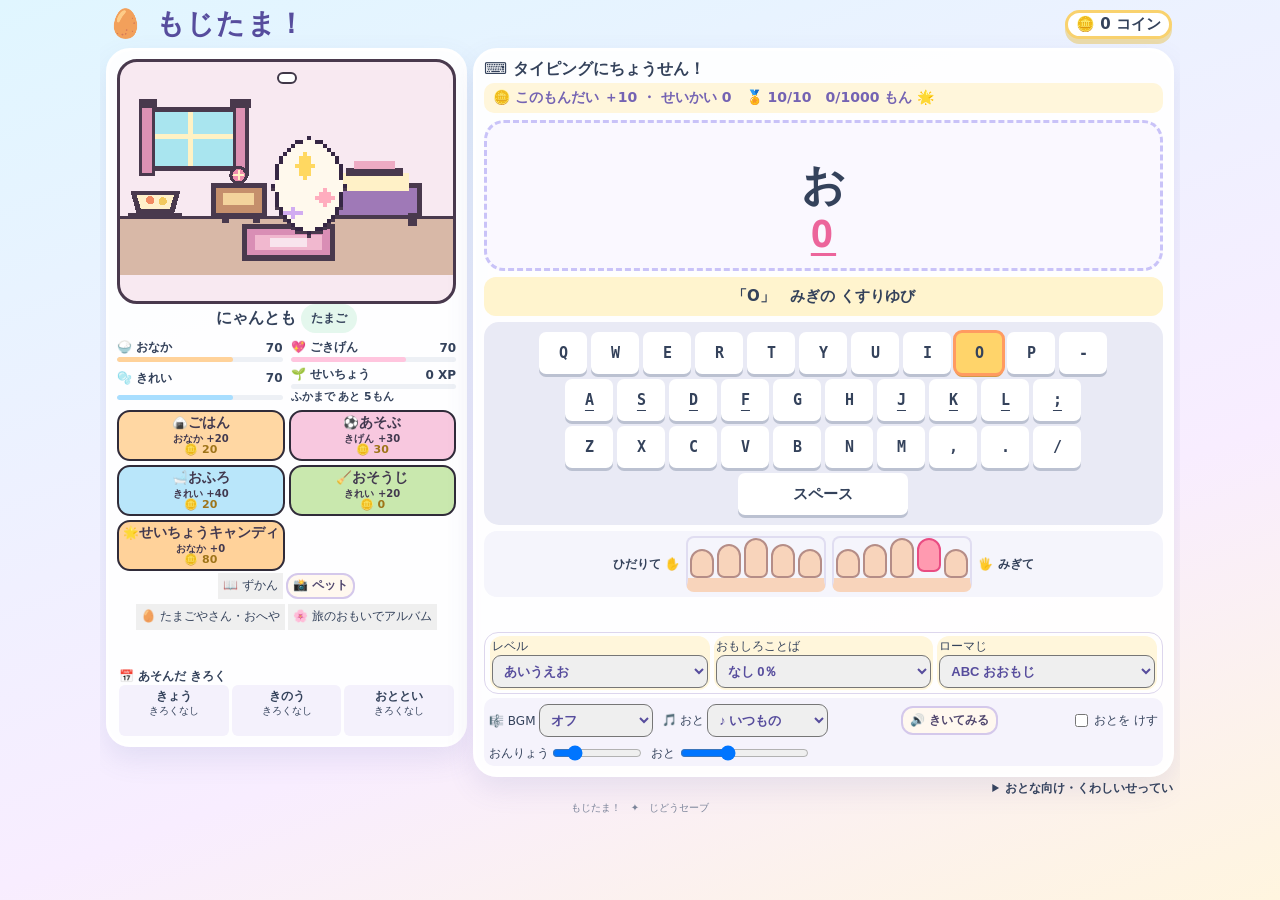
==== commit 156b1737: "Open all study courses and update evolution display" ====
--- a/index.html
+++ b/index.html
@@ -3,10 +3,10 @@
 <head>
 <meta charset="UTF-8"><meta name="viewport" content="width=device-width,initial-scale=1">
 <title>もじたま！｜タイピングでそだてよう</title>
-<link rel="stylesheet" href="./style.css?v=22">
+<link rel="stylesheet" href="./style.css?v=23">
 </head>
 <body><div class="wrap">
 <header><div><h1>🥚 もじたま！</h1><p class="subtitle">もじをうって、ペットをそだてよう！</p></div><div class="money">🪙 <span id="coins">0</span> コイン</div></header>
 <div class="grid"><section class="panel"><h2>🌼 わたしのペット <span class="level" id="growth">たまご</span></h2><div class="scene" id="scene"><div id="memeRain" aria-hidden="true"></div><div id="careFx" class="carefx" aria-live="polite"></div><span id="petWish"></span><span id="roomDecor" aria-hidden="true"></span><span class="confetti" aria-hidden="true">🌈 ⭐ 🪙 🌟 🪙 ⭐ 🌈</span><img class="roomArt" src="./assets/room.svg" alt="" aria-hidden="true"><svg class="pet" id="pet" viewBox="0 0 32 32" shape-rendering="crispEdges" aria-label="ペットのドットえ" role="img"></svg></div><div class="petname" id="petName">もじたま</div><button id="petBook">📖 ペットずかん</button><button class="camera" id="petCamera">📸 しゃしんを とる</button><div class="family-actions"><button id="adopt" hidden>旅に出す</button><button id="eggShop">🥚 たまごやさん・おへや</button><button id="album">🌸 旅のおもいでアルバム</button></div><div class="stats"><div class="stat">🍚 おなか<div class="meter"><div class="bar" id="hungerBar"></div></div><span id="hungerNum"></span></div><div class="stat">💖 ごきげん<div class="meter"><div class="bar" id="moodBar"></div></div><span id="moodNum"></span></div><div class="stat">🫧 きれい<div class="meter"><div class="bar" id="cleanBar"></div></div><span id="cleanNum"></span></div></div><div class="stat">🌱 せいちょう<div class="meter"><div class="bar" id="xpBar"></div></div><span id="xp"></span><small id="growthHint"></small></div><p id="wish"></p><section id="dailyLog" aria-label="さいきんのきろく"><strong>📅 あそんだ きろく</strong><div id="dailyRows"></div></section><div class="shop" id="basic"></div><div class="notice" id="careNotice" role="status"></div></section>
-<section class="panel" id="typingPanel"><h2>⌨️ タイピングにちょうせん！</h2><div class="progress"><span id="reward"></span> ・ せいかい <span id="solved">0</span> もん 🌟</div><div class="typing"><div class="wordcard" tabindex="-1" id="card"><div id="rareLabel"></div><div class="jpword" id="jpword">あ</div><div class="romaji" id="romaji">a</div></div><div class="guide" id="guide">「A」をおしてね！</div><div class="keyboard" id="keyboard"></div><div class="hands"><span class="hand-label">ひだりて ✋</span><div class="hand" id="leftHand"></div><div class="hand" id="rightHand"></div><span class="hand-label">🖐️ みぎて</span></div><div class="feedback" id="feedback" aria-live="polite"></div><div id="lastResult" hidden><span id="resultCaption"></span> <button class="camera" id="recordCamera">📸 しゃしんを とる</button></div><div class="hint">ピンクのゆびで、きいろいキーをおそう！<br>ほんもののキーボードでも、がめんのキーをタップしてもOK！</div></div><fieldset class="practice-options"><legend>れんしゅうの せってい</legend><div class="typing-settings"><label>れんしゅうの レベル <select id="level"></select></label><label>おもしろことば <select id="fun"><option value="0">なし 0％</option><option value="25">ちょっと 25％</option><option value="70">たくさん 70％</option><option value="100">ぜんぶ 100％</option></select></label><label>ローマじの ひょうじ <select id="letterCase"><option value="upper">ABC おおもじ</option><option value="lower">abc こもじ</option><option value="initial">Abc はじめだけ おおもじ</option></select></label></div><small>ことば・ぶんの レベルで まざるよ。</small></fieldset><div class="sound-options" role="group" aria-label="おとの せってい"><label>🎼 BGM <select id="bgm"><option value="off">オフ</option><option value="pico">ぴこぴこ</option><option value="nyan">にゃんにゃん</option><option value="slow">のんびり</option><option value="fast">はやうち</option><option value="sleep">おやすみ</option></select></label><label>🎵 おと <select id="keySound"><option value="classic">♪ いつもの</option><option value="puff">💨 おならぷう</option><option value="sparkle">✨ キラキラ</option><option value="meow">🐱 にゃん</option><option value="drum">🥁 たいこ</option><option value="bubble">🫧 あわポン</option></select></label> <label id="puffOption" hidden><input type="checkbox" id="puffMix"> 💨 いろんな おなら（6しゅるい）</label> <button class="camera" id="listen">🔊 きいてみる</button><label><input id="mute" type="checkbox"> おとを けす</label><label>おんりょう <input id="vol" type="range" min="0" max="100"></label><label>おと <input id="sfxVol" type="range" min="0" max="100"></label></div></section>
-</div><details><summary>⚙️ せってい・あそびかた</summary><button type="button" id="closeSettings" aria-label="せっていを とじる"><svg aria-hidden="true" width="24" height="24" viewBox="0 0 24 24"><path d="M5 5L19 19M19 5L5 19" fill="none" stroke="currentColor" stroke-width="4" stroke-linecap="round"/></svg></button><p>きいろい キーを おそう。F と J に ひとさしゆびを おくと うちやすいよ。５もん、１０もんと まちがえずに できると ボーナス！ ５もん できると たまごが かえるよ。レアもんだいは ５０コイン！ コインで おせわすると、たまごが そだつよ。</p><p>このブラウザに じどうで ほぞんするよ。ほかの パソコンや ブラウザには うつせないよ。ブラウザの データを けすと、きろくも きえるよ。</p></details><div class="footer" id="status">もじたま！　✦　じどうセーブ</div></div><dialog id="celebration" aria-labelledby="eventTitle"><div id="eventStars" aria-hidden="true"></div><canvas id="eventPet" width="32" height="32" aria-hidden="true"></canvas><h2 id="eventTitle"></h2><strong id="eventDetail"></strong><div class="eventMeter" aria-hidden="true"><i></i></div><button id="skipEvent" type="button">スキップ</button></dialog><dialog id="familyDialog" aria-labelledby="familyTitle"><div class="family-heading"><h2 id="familyTitle"></h2><button type="button" id="familyClose" aria-label="とじる"><svg aria-hidden="true" width="26" height="26" viewBox="0 0 24 24"><path d="M5 5L19 19M19 5L5 19" fill="none" stroke="currentColor" stroke-width="4" stroke-linecap="round"/></svg></button></div><div id="familyBody"></div></dialog><dialog id="book"><button id="closeBook" aria-label="とじる">✕</button><h2>📖 ペットずかん</h2><div id="bookGrid"></div></dialog><dialog id="studio" aria-labelledby="studioTitle"><form method="dialog"><button aria-label="とじる">✕</button></form><h2 id="studioTitle">📸 きねんの しゃしん</h2><div class="modes"><button id="recordMode">🏅 きろくカード</button><button id="petMode">🐣 ペットカード</button></div><canvas id="photo" width="1200" height="1200" aria-label="きねんカードの プレビュー"></canvas><label>ひとこと（10もじまで）<input id="comment" placeholder="きょうも できたよ！" autocomplete="off"></label><div class="modes"><button id="downloadPhoto">⬇️ がぞうを ほぞん</button><button id="sharePhoto" hidden>📤 わける</button></div><small id="photoStatus" role="status"></small></dialog><script src="./pets.js?v=4"></script><script src="./sprites.js"></script><script src="./adult.js"></script><script src="./family.js"></script><script src="./family-ui.js"></script><script src="./roman.js"></script><script src="./deck.js"></script><script src="./screen.js?v=22"></script><script src="./celebrations.js?v=2"></script><script src="./boot.js?v=27"></script></body></html>+<section class="panel" id="typingPanel"><h2>⌨️ タイピングにちょうせん！</h2><div class="progress"><span id="reward"></span> ・ せいかい <span id="solved">0</span> もん 🌟</div><div class="typing"><div class="wordcard" tabindex="-1" id="card"><div id="rareLabel"></div><div class="jpword" id="jpword">あ</div><div class="romaji" id="romaji">a</div></div><div class="guide" id="guide">「A」をおしてね！</div><div class="keyboard" id="keyboard"></div><div class="hands"><span class="hand-label">ひだりて ✋</span><div class="hand" id="leftHand"></div><div class="hand" id="rightHand"></div><span class="hand-label">🖐️ みぎて</span></div><div class="feedback" id="feedback" aria-live="polite"></div><div id="lastResult" hidden><span id="resultCaption"></span> <button class="camera" id="recordCamera">📸 しゃしんを とる</button></div><div class="hint">ピンクのゆびで、きいろいキーをおそう！<br>ほんもののキーボードでも、がめんのキーをタップしてもOK！</div></div><fieldset class="practice-options"><legend>れんしゅうの せってい</legend><div class="typing-settings"><label>れんしゅうコース <select id="level"></select></label><label>おもしろことば <select id="fun"><option value="0">なし 0％</option><option value="25">ちょっと 25％</option><option value="70">たくさん 70％</option><option value="100">ぜんぶ 100％</option></select></label><label>ローマじの ひょうじ <select id="letterCase"><option value="upper">ABC おおもじ</option><option value="lower">abc こもじ</option><option value="initial">Abc はじめだけ おおもじ</option></select></label></div><small>コースは はじめから ぜんぶ えらべるよ。むずかしさで コインがかわるよ。</small></fieldset><div class="sound-options" role="group" aria-label="おとの せってい"><label>🎼 BGM <select id="bgm"><option value="off">オフ</option><option value="pico">ぴこぴこ</option><option value="nyan">にゃんにゃん</option><option value="slow">のんびり</option><option value="fast">はやうち</option><option value="sleep">おやすみ</option></select></label><label>🎵 おと <select id="keySound"><option value="classic">♪ いつもの</option><option value="puff">💨 おならぷう</option><option value="sparkle">✨ キラキラ</option><option value="meow">🐱 にゃん</option><option value="drum">🥁 たいこ</option><option value="bubble">🫧 あわポン</option></select></label> <label id="puffOption" hidden><input type="checkbox" id="puffMix"> 💨 いろんな おなら（6しゅるい）</label> <button class="camera" id="listen">🔊 きいてみる</button><label><input id="mute" type="checkbox"> おとを けす</label><label>おんりょう <input id="vol" type="range" min="0" max="100"></label><label>おと <input id="sfxVol" type="range" min="0" max="100"></label></div></section>
+</div><details><summary>⚙️ せってい・あそびかた</summary><button type="button" id="closeSettings" aria-label="せっていを とじる"><svg aria-hidden="true" width="24" height="24" viewBox="0 0 24 24"><path d="M5 5L19 19M19 5L5 19" fill="none" stroke="currentColor" stroke-width="4" stroke-linecap="round"/></svg></button><p>きいろい キーを おそう。F と J に ひとさしゆびを おくと うちやすいよ。５もん、１０もんと まちがえずに できると ボーナス！ ５もん できると たまごが かえるよ。レアもんだいは ５０コイン！ コインで おせわすると、たまごが そだつよ。</p><p>このブラウザに じどうで ほぞんするよ。ほかの パソコンや ブラウザには うつせないよ。ブラウザの データを けすと、きろくも きえるよ。</p></details><div class="footer" id="status">もじたま！　✦　じどうセーブ</div></div><dialog id="celebration" aria-labelledby="eventTitle"><div id="eventStars" aria-hidden="true"></div><canvas id="eventPet" width="32" height="32" aria-hidden="true"></canvas><h2 id="eventTitle"></h2><strong id="eventDetail"></strong><button id="skipEvent" type="button">スキップ</button></dialog><dialog id="familyDialog" aria-labelledby="familyTitle"><div class="family-heading"><h2 id="familyTitle"></h2><button type="button" id="familyClose" aria-label="とじる"><svg aria-hidden="true" width="26" height="26" viewBox="0 0 24 24"><path d="M5 5L19 19M19 5L5 19" fill="none" stroke="currentColor" stroke-width="4" stroke-linecap="round"/></svg></button></div><div id="familyBody"></div></dialog><dialog id="book"><button id="closeBook" aria-label="とじる">✕</button><h2>📖 ペットずかん</h2><div id="bookGrid"></div></dialog><dialog id="studio" aria-labelledby="studioTitle"><form method="dialog"><button aria-label="とじる">✕</button></form><h2 id="studioTitle">📸 きねんの しゃしん</h2><div class="modes"><button id="recordMode">🏅 きろくカード</button><button id="petMode">🐣 ペットカード</button></div><canvas id="photo" width="1200" height="1200" aria-label="きねんカードの プレビュー"></canvas><label>ひとこと（10もじまで）<input id="comment" placeholder="きょうも できたよ！" autocomplete="off"></label><div class="modes"><button id="downloadPhoto">⬇️ がぞうを ほぞん</button><button id="sharePhoto" hidden>📤 わける</button></div><small id="photoStatus" role="status"></small></dialog><script src="./pets.js?v=4"></script><script src="./sprites.js"></script><script src="./adult.js"></script><script src="./family.js"></script><script src="./family-ui.js"></script><script src="./roman.js"></script><script src="./deck.js"></script><script src="./screen.js?v=22"></script><script src="./celebrations.js?v=3"></script><script src="./boot.js?v=28"></script></body></html>
--- a/style.css
+++ b/style.css
@@ -120,19 +120,14 @@
 #eventDetail{display:block;font-size:1.5rem}
 #skipEvent{margin-top:1rem}
 #eventStars{font-size:1.6rem;color:#a3528a}
-.eventMeter{display:none}
-[data-kind=level] .eventMeter{display:block;margin:.6rem auto;width:70%;height:8px;background:#dfd5ec;border-radius:4px;overflow:hidden}
-.eventMeter i{display:block;height:100%;background:#a76ede}
 @media(prefers-reduced-motion:no-preference){
  #celebration[open] #eventStars{animation:eventSpark .7s ease-in-out alternate infinite}
  #celebration[open] #eventPet{animation:eventHop .55s ease-in-out alternate infinite}
  #celebration[open][data-kind=evolution] #eventPet{animation:eventGlow .65s ease-out,eventHop .5s .65s ease-in-out alternate infinite}
- #celebration[open] .eventMeter i{animation:eventFill 1.2s ease-out}
 }
 @keyframes eventSpark{to{transform:translateY(-5px) scale(1.08)}}
 @keyframes eventHop{to{transform:translateY(-10px) rotate(4deg)}}
 @keyframes eventGlow{70%{filter:brightness(3) drop-shadow(0 0 6px gold)}}
-@keyframes eventFill{from{width:0}to{width:100%}}
 
 /* Keep the play surface steady between a prompt, its result and the next word. */
 .single-home #typingPanel .feedback,
@@ -168,12 +163,14 @@
 .single-home #pet[data-pose=idle],.single-home #pet[data-pose=blink],.single-home #pet[data-pose=look],.single-home #pet[data-pose=walk]{animation:none;transition:none}
 
 .page-evolution{position:fixed;inset:0;z-index:1000;display:flex;flex-direction:column;align-items:center;justify-content:center;gap:12px;pointer-events:none;background:#fff8e455;text-align:center;color:#513b70}
-.page-evolution h2{font-size:clamp(30px,7vw,66px);padding:10px 22px;border:4px solid #fff;border-radius:24px;background:#fff8e9eF;box-shadow:0 5px 0 #5d456a;color:#694999;margin:0;animation:evo-pop .55s ease-out}
+.page-evolution h2{font-size:clamp(30px,7vw,66px);padding:10px 22px;border:4px solid #fff;border-radius:24px;background:#fff8e9eF;box-shadow:0 5px 0 #5d456a;color:#694999;margin:0}
 .page-evolution strong{font-size:clamp(22px,4vw,38px);padding:5px 18px;border-radius:16px;background:#fff8e9eF}
-.page-evolution button{pointer-events:auto;font-weight:800;padding:8px 18px;border:2px solid #57456b;border-radius:12px;background:#fff}
+.evolution-flow-text span,.evolution-flow-detail span{display:inline-block;white-space:pre;opacity:0;animation:evo-letter-flow .65s cubic-bezier(.2,.8,.2,1) both;animation-delay:calc(var(--flow-index)*.045s)}
+.evolution-flow-detail span{animation-delay:calc(.12s + var(--flow-index)*.03s)}
 .cracker-rain{position:absolute;inset:0;overflow:hidden;pointer-events:none}.cracker-rain span{position:absolute;top:-48px;font-size:clamp(22px,4vw,42px);animation:cracker-fall 2.1s linear infinite;filter:drop-shadow(1px 2px #fff)}
-@keyframes cracker-fall{to{transform:translateY(115vh) rotate(360deg)}}@keyframes evo-pop{from{transform:scale(.35);opacity:0}75%{transform:scale(1.08)}to{transform:scale(1);opacity:1}}
-@media(prefers-reduced-motion:reduce){.cracker-rain span{animation:none;top:15%}.page-evolution h2{animation:none}}
+@keyframes cracker-fall{to{transform:translateY(115vh) rotate(360deg)}}
+@keyframes evo-letter-flow{0%{opacity:0;transform:translate(-.4em,.45em) rotate(-10deg) scale(.7);filter:blur(3px)}55%{opacity:1;transform:translate(.06em,-.12em) rotate(3deg) scale(1.12);filter:blur(0)}100%{opacity:1;transform:translate(0,0) rotate(0) scale(1)}}
+@media(prefers-reduced-motion:reduce){.cracker-rain span{animation:none;top:15%}.evolution-flow-text span,.evolution-flow-detail span{animation:none;opacity:1}}
 
 /* Make finger guidance large enough to see on compact single-screen layouts. */
 .single-home .hands{min-height:54px;gap:6px;padding:5px 3px}
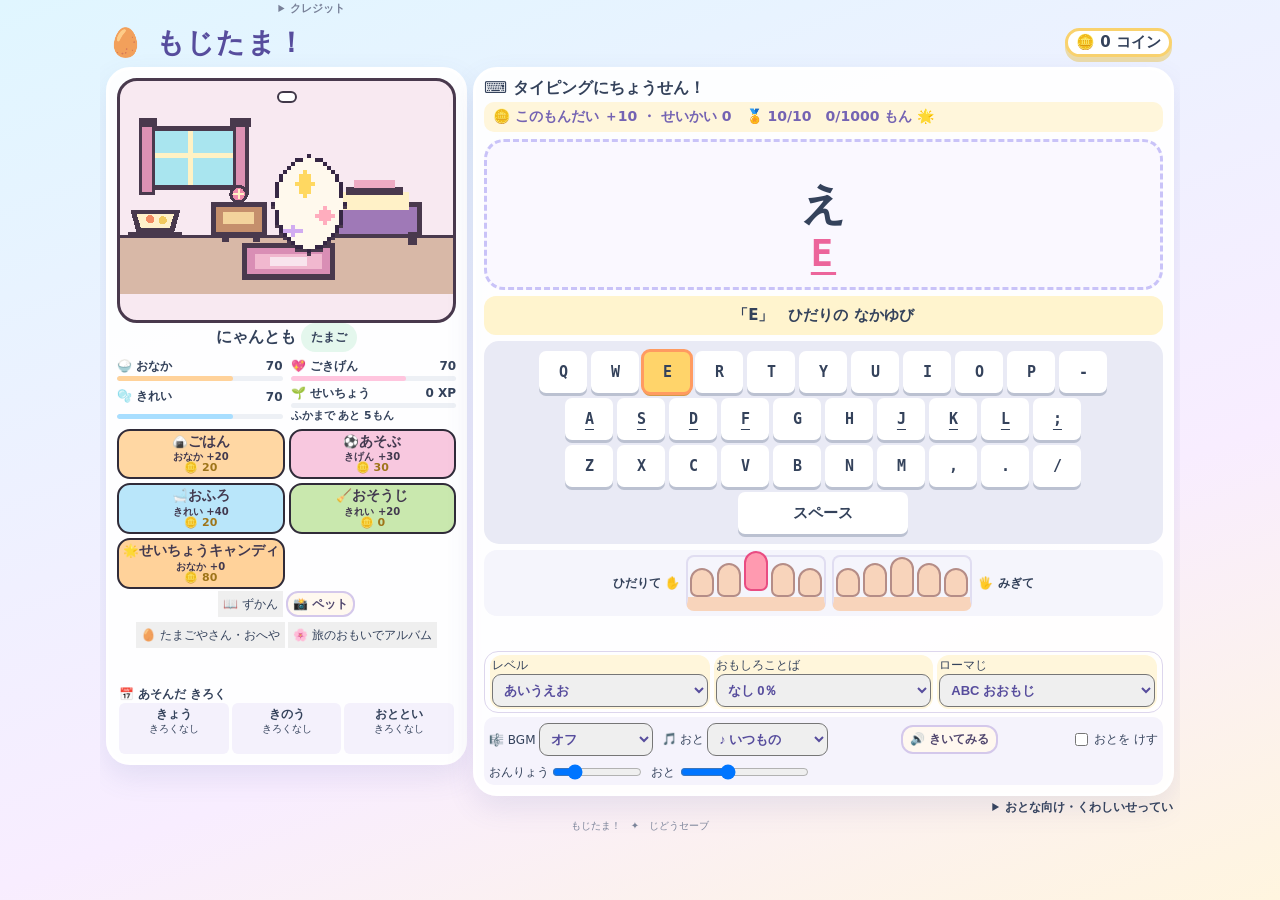
==== commit 3bc77bef: "Add a compact sound credit" ====
--- a/index.html
+++ b/index.html
@@ -3,10 +3,10 @@
 <head>
 <meta charset="UTF-8"><meta name="viewport" content="width=device-width,initial-scale=1">
 <title>もじたま！｜タイピングでそだてよう</title>
-<link rel="stylesheet" href="./style.css?v=23">
+<link rel="stylesheet" href="./style.css?v=24">
 </head>
 <body><div class="wrap">
 <header><div><h1>🥚 もじたま！</h1><p class="subtitle">もじをうって、ペットをそだてよう！</p></div><div class="money">🪙 <span id="coins">0</span> コイン</div></header>
 <div class="grid"><section class="panel"><h2>🌼 わたしのペット <span class="level" id="growth">たまご</span></h2><div class="scene" id="scene"><div id="memeRain" aria-hidden="true"></div><div id="careFx" class="carefx" aria-live="polite"></div><span id="petWish"></span><span id="roomDecor" aria-hidden="true"></span><span class="confetti" aria-hidden="true">🌈 ⭐ 🪙 🌟 🪙 ⭐ 🌈</span><img class="roomArt" src="./assets/room.svg" alt="" aria-hidden="true"><svg class="pet" id="pet" viewBox="0 0 32 32" shape-rendering="crispEdges" aria-label="ペットのドットえ" role="img"></svg></div><div class="petname" id="petName">もじたま</div><button id="petBook">📖 ペットずかん</button><button class="camera" id="petCamera">📸 しゃしんを とる</button><div class="family-actions"><button id="adopt" hidden>旅に出す</button><button id="eggShop">🥚 たまごやさん・おへや</button><button id="album">🌸 旅のおもいでアルバム</button></div><div class="stats"><div class="stat">🍚 おなか<div class="meter"><div class="bar" id="hungerBar"></div></div><span id="hungerNum"></span></div><div class="stat">💖 ごきげん<div class="meter"><div class="bar" id="moodBar"></div></div><span id="moodNum"></span></div><div class="stat">🫧 きれい<div class="meter"><div class="bar" id="cleanBar"></div></div><span id="cleanNum"></span></div></div><div class="stat">🌱 せいちょう<div class="meter"><div class="bar" id="xpBar"></div></div><span id="xp"></span><small id="growthHint"></small></div><p id="wish"></p><section id="dailyLog" aria-label="さいきんのきろく"><strong>📅 あそんだ きろく</strong><div id="dailyRows"></div></section><div class="shop" id="basic"></div><div class="notice" id="careNotice" role="status"></div></section>
 <section class="panel" id="typingPanel"><h2>⌨️ タイピングにちょうせん！</h2><div class="progress"><span id="reward"></span> ・ せいかい <span id="solved">0</span> もん 🌟</div><div class="typing"><div class="wordcard" tabindex="-1" id="card"><div id="rareLabel"></div><div class="jpword" id="jpword">あ</div><div class="romaji" id="romaji">a</div></div><div class="guide" id="guide">「A」をおしてね！</div><div class="keyboard" id="keyboard"></div><div class="hands"><span class="hand-label">ひだりて ✋</span><div class="hand" id="leftHand"></div><div class="hand" id="rightHand"></div><span class="hand-label">🖐️ みぎて</span></div><div class="feedback" id="feedback" aria-live="polite"></div><div id="lastResult" hidden><span id="resultCaption"></span> <button class="camera" id="recordCamera">📸 しゃしんを とる</button></div><div class="hint">ピンクのゆびで、きいろいキーをおそう！<br>ほんもののキーボードでも、がめんのキーをタップしてもOK！</div></div><fieldset class="practice-options"><legend>れんしゅうの せってい</legend><div class="typing-settings"><label>れんしゅうコース <select id="level"></select></label><label>おもしろことば <select id="fun"><option value="0">なし 0％</option><option value="25">ちょっと 25％</option><option value="70">たくさん 70％</option><option value="100">ぜんぶ 100％</option></select></label><label>ローマじの ひょうじ <select id="letterCase"><option value="upper">ABC おおもじ</option><option value="lower">abc こもじ</option><option value="initial">Abc はじめだけ おおもじ</option></select></label></div><small>コースは はじめから ぜんぶ えらべるよ。むずかしさで コインがかわるよ。</small></fieldset><div class="sound-options" role="group" aria-label="おとの せってい"><label>🎼 BGM <select id="bgm"><option value="off">オフ</option><option value="pico">ぴこぴこ</option><option value="nyan">にゃんにゃん</option><option value="slow">のんびり</option><option value="fast">はやうち</option><option value="sleep">おやすみ</option></select></label><label>🎵 おと <select id="keySound"><option value="classic">♪ いつもの</option><option value="puff">💨 おならぷう</option><option value="sparkle">✨ キラキラ</option><option value="meow">🐱 にゃん</option><option value="drum">🥁 たいこ</option><option value="bubble">🫧 あわポン</option></select></label> <label id="puffOption" hidden><input type="checkbox" id="puffMix"> 💨 いろんな おなら（6しゅるい）</label> <button class="camera" id="listen">🔊 きいてみる</button><label><input id="mute" type="checkbox"> おとを けす</label><label>おんりょう <input id="vol" type="range" min="0" max="100"></label><label>おと <input id="sfxVol" type="range" min="0" max="100"></label></div></section>
-</div><details><summary>⚙️ せってい・あそびかた</summary><button type="button" id="closeSettings" aria-label="せっていを とじる"><svg aria-hidden="true" width="24" height="24" viewBox="0 0 24 24"><path d="M5 5L19 19M19 5L5 19" fill="none" stroke="currentColor" stroke-width="4" stroke-linecap="round"/></svg></button><p>きいろい キーを おそう。F と J に ひとさしゆびを おくと うちやすいよ。５もん、１０もんと まちがえずに できると ボーナス！ ５もん できると たまごが かえるよ。レアもんだいは ５０コイン！ コインで おせわすると、たまごが そだつよ。</p><p>このブラウザに じどうで ほぞんするよ。ほかの パソコンや ブラウザには うつせないよ。ブラウザの データを けすと、きろくも きえるよ。</p></details><div class="footer" id="status">もじたま！　✦　じどうセーブ</div></div><dialog id="celebration" aria-labelledby="eventTitle"><div id="eventStars" aria-hidden="true"></div><canvas id="eventPet" width="32" height="32" aria-hidden="true"></canvas><h2 id="eventTitle"></h2><strong id="eventDetail"></strong><button id="skipEvent" type="button">スキップ</button></dialog><dialog id="familyDialog" aria-labelledby="familyTitle"><div class="family-heading"><h2 id="familyTitle"></h2><button type="button" id="familyClose" aria-label="とじる"><svg aria-hidden="true" width="26" height="26" viewBox="0 0 24 24"><path d="M5 5L19 19M19 5L5 19" fill="none" stroke="currentColor" stroke-width="4" stroke-linecap="round"/></svg></button></div><div id="familyBody"></div></dialog><dialog id="book"><button id="closeBook" aria-label="とじる">✕</button><h2>📖 ペットずかん</h2><div id="bookGrid"></div></dialog><dialog id="studio" aria-labelledby="studioTitle"><form method="dialog"><button aria-label="とじる">✕</button></form><h2 id="studioTitle">📸 きねんの しゃしん</h2><div class="modes"><button id="recordMode">🏅 きろくカード</button><button id="petMode">🐣 ペットカード</button></div><canvas id="photo" width="1200" height="1200" aria-label="きねんカードの プレビュー"></canvas><label>ひとこと（10もじまで）<input id="comment" placeholder="きょうも できたよ！" autocomplete="off"></label><div class="modes"><button id="downloadPhoto">⬇️ がぞうを ほぞん</button><button id="sharePhoto" hidden>📤 わける</button></div><small id="photoStatus" role="status"></small></dialog><script src="./pets.js?v=4"></script><script src="./sprites.js"></script><script src="./adult.js"></script><script src="./family.js"></script><script src="./family-ui.js"></script><script src="./roman.js"></script><script src="./deck.js"></script><script src="./screen.js?v=22"></script><script src="./celebrations.js?v=3"></script><script src="./boot.js?v=28"></script></body></html>+</div><details><summary>⚙️ せってい・あそびかた</summary><button type="button" id="closeSettings" aria-label="せっていを とじる"><svg aria-hidden="true" width="24" height="24" viewBox="0 0 24 24"><path d="M5 5L19 19M19 5L5 19" fill="none" stroke="currentColor" stroke-width="4" stroke-linecap="round"/></svg></button><p>きいろい キーを おそう。F と J に ひとさしゆびを おくと うちやすいよ。５もん、１０もんと まちがえずに できると ボーナス！ ５もん できると たまごが かえるよ。レアもんだいは ５０コイン！ コインで おせわすると、たまごが そだつよ。</p><p>このブラウザに じどうで ほぞんするよ。ほかの パソコンや ブラウザには うつせないよ。ブラウザの データを けすと、きろくも きえるよ。</p></details><details class="credits"><summary>クレジット</summary><p>おならの効果音：<a href="https://onara-mp3.com/?lang=ja" target="_blank" rel="noopener noreferrer">Onara Sound MP3</a></p></details><div class="footer" id="status">もじたま！　✦　じどうセーブ</div></div><dialog id="celebration" aria-labelledby="eventTitle"><div id="eventStars" aria-hidden="true"></div><canvas id="eventPet" width="32" height="32" aria-hidden="true"></canvas><h2 id="eventTitle"></h2><strong id="eventDetail"></strong><button id="skipEvent" type="button">スキップ</button></dialog><dialog id="familyDialog" aria-labelledby="familyTitle"><div class="family-heading"><h2 id="familyTitle"></h2><button type="button" id="familyClose" aria-label="とじる"><svg aria-hidden="true" width="26" height="26" viewBox="0 0 24 24"><path d="M5 5L19 19M19 5L5 19" fill="none" stroke="currentColor" stroke-width="4" stroke-linecap="round"/></svg></button></div><div id="familyBody"></div></dialog><dialog id="book"><button id="closeBook" aria-label="とじる">✕</button><h2>📖 ペットずかん</h2><div id="bookGrid"></div></dialog><dialog id="studio" aria-labelledby="studioTitle"><form method="dialog"><button aria-label="とじる">✕</button></form><h2 id="studioTitle">📸 きねんの しゃしん</h2><div class="modes"><button id="recordMode">🏅 きろくカード</button><button id="petMode">🐣 ペットカード</button></div><canvas id="photo" width="1200" height="1200" aria-label="きねんカードの プレビュー"></canvas><label>ひとこと（10もじまで）<input id="comment" placeholder="きょうも できたよ！" autocomplete="off"></label><div class="modes"><button id="downloadPhoto">⬇️ がぞうを ほぞん</button><button id="sharePhoto" hidden>📤 わける</button></div><small id="photoStatus" role="status"></small></dialog><script src="./pets.js?v=4"></script><script src="./sprites.js"></script><script src="./adult.js"></script><script src="./family.js"></script><script src="./family-ui.js"></script><script src="./roman.js"></script><script src="./deck.js"></script><script src="./screen.js?v=22"></script><script src="./celebrations.js?v=3"></script><script src="./boot.js?v=28"></script></body></html>
--- a/style.css
+++ b/style.css
@@ -183,3 +183,7 @@
 @media(max-width:700px) and (orientation:portrait){.single-home .hands{gap:4px}.single-home .finger{width:clamp(15px,4.4vw,22px);height:34px;max-height:34px;font-size:11px}.single-home .finger:nth-child(1),.single-home .finger:nth-child(5){height:27px;max-height:27px}.single-home .finger:nth-child(2),.single-home .finger:nth-child(4){height:31px;max-height:31px}.single-home .finger:nth-child(3){height:36px;max-height:36px}}
 @media(max-height:480px) and (orientation:landscape){.single-home .hands{min-height:42px;padding:3px}.single-home .finger{height:30px;max-height:30px}.single-home .finger:nth-child(1),.single-home .finger:nth-child(5){height:23px;max-height:23px}.single-home .finger:nth-child(2),.single-home .finger:nth-child(4){height:27px;max-height:27px}.single-home .finger:nth-child(3){height:32px;max-height:32px}}
 .single-home #typingPanel>.progress{margin:0 0 7px;font-size:14px;text-align:left;background:#fff6db;border-radius:10px;padding:6px 9px}
+
+.credits{max-width:240px;margin:5px auto 0;padding:3px 8px;font-size:11px;line-height:1.5}
+.credits summary{font-size:11px;color:#788098}
+.credits p{margin:4px 0}
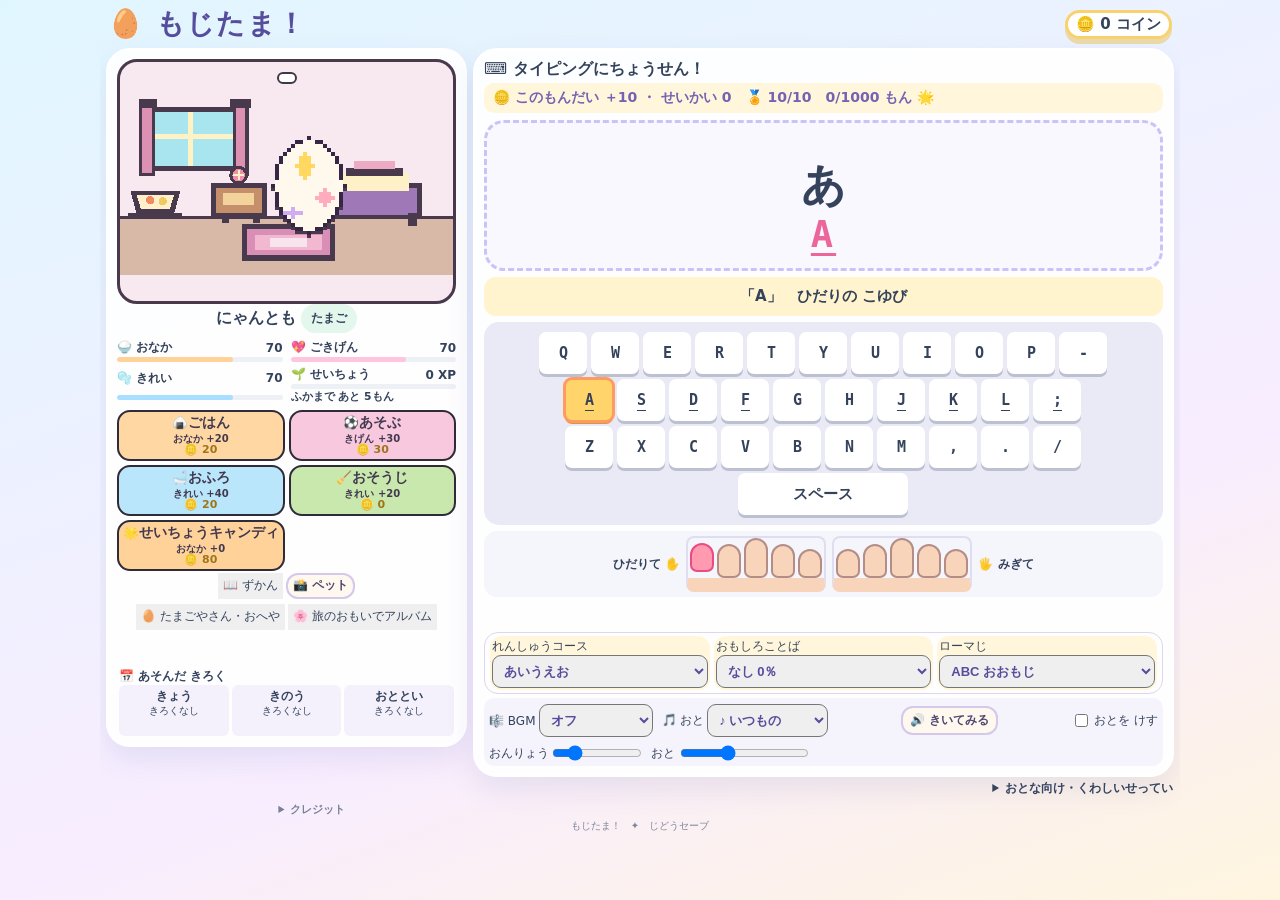
==== commit f908c1f0: "Place compact credits below settings and clarify course label" ====
--- a/index.html
+++ b/index.html
@@ -9,4 +9,4 @@
 <header><div><h1>🥚 もじたま！</h1><p class="subtitle">もじをうって、ペットをそだてよう！</p></div><div class="money">🪙 <span id="coins">0</span> コイン</div></header>
 <div class="grid"><section class="panel"><h2>🌼 わたしのペット <span class="level" id="growth">たまご</span></h2><div class="scene" id="scene"><div id="memeRain" aria-hidden="true"></div><div id="careFx" class="carefx" aria-live="polite"></div><span id="petWish"></span><span id="roomDecor" aria-hidden="true"></span><span class="confetti" aria-hidden="true">🌈 ⭐ 🪙 🌟 🪙 ⭐ 🌈</span><img class="roomArt" src="./assets/room.svg" alt="" aria-hidden="true"><svg class="pet" id="pet" viewBox="0 0 32 32" shape-rendering="crispEdges" aria-label="ペットのドットえ" role="img"></svg></div><div class="petname" id="petName">もじたま</div><button id="petBook">📖 ペットずかん</button><button class="camera" id="petCamera">📸 しゃしんを とる</button><div class="family-actions"><button id="adopt" hidden>旅に出す</button><button id="eggShop">🥚 たまごやさん・おへや</button><button id="album">🌸 旅のおもいでアルバム</button></div><div class="stats"><div class="stat">🍚 おなか<div class="meter"><div class="bar" id="hungerBar"></div></div><span id="hungerNum"></span></div><div class="stat">💖 ごきげん<div class="meter"><div class="bar" id="moodBar"></div></div><span id="moodNum"></span></div><div class="stat">🫧 きれい<div class="meter"><div class="bar" id="cleanBar"></div></div><span id="cleanNum"></span></div></div><div class="stat">🌱 せいちょう<div class="meter"><div class="bar" id="xpBar"></div></div><span id="xp"></span><small id="growthHint"></small></div><p id="wish"></p><section id="dailyLog" aria-label="さいきんのきろく"><strong>📅 あそんだ きろく</strong><div id="dailyRows"></div></section><div class="shop" id="basic"></div><div class="notice" id="careNotice" role="status"></div></section>
 <section class="panel" id="typingPanel"><h2>⌨️ タイピングにちょうせん！</h2><div class="progress"><span id="reward"></span> ・ せいかい <span id="solved">0</span> もん 🌟</div><div class="typing"><div class="wordcard" tabindex="-1" id="card"><div id="rareLabel"></div><div class="jpword" id="jpword">あ</div><div class="romaji" id="romaji">a</div></div><div class="guide" id="guide">「A」をおしてね！</div><div class="keyboard" id="keyboard"></div><div class="hands"><span class="hand-label">ひだりて ✋</span><div class="hand" id="leftHand"></div><div class="hand" id="rightHand"></div><span class="hand-label">🖐️ みぎて</span></div><div class="feedback" id="feedback" aria-live="polite"></div><div id="lastResult" hidden><span id="resultCaption"></span> <button class="camera" id="recordCamera">📸 しゃしんを とる</button></div><div class="hint">ピンクのゆびで、きいろいキーをおそう！<br>ほんもののキーボードでも、がめんのキーをタップしてもOK！</div></div><fieldset class="practice-options"><legend>れんしゅうの せってい</legend><div class="typing-settings"><label>れんしゅうコース <select id="level"></select></label><label>おもしろことば <select id="fun"><option value="0">なし 0％</option><option value="25">ちょっと 25％</option><option value="70">たくさん 70％</option><option value="100">ぜんぶ 100％</option></select></label><label>ローマじの ひょうじ <select id="letterCase"><option value="upper">ABC おおもじ</option><option value="lower">abc こもじ</option><option value="initial">Abc はじめだけ おおもじ</option></select></label></div><small>コースは はじめから ぜんぶ えらべるよ。むずかしさで コインがかわるよ。</small></fieldset><div class="sound-options" role="group" aria-label="おとの せってい"><label>🎼 BGM <select id="bgm"><option value="off">オフ</option><option value="pico">ぴこぴこ</option><option value="nyan">にゃんにゃん</option><option value="slow">のんびり</option><option value="fast">はやうち</option><option value="sleep">おやすみ</option></select></label><label>🎵 おと <select id="keySound"><option value="classic">♪ いつもの</option><option value="puff">💨 おならぷう</option><option value="sparkle">✨ キラキラ</option><option value="meow">🐱 にゃん</option><option value="drum">🥁 たいこ</option><option value="bubble">🫧 あわポン</option></select></label> <label id="puffOption" hidden><input type="checkbox" id="puffMix"> 💨 いろんな おなら（6しゅるい）</label> <button class="camera" id="listen">🔊 きいてみる</button><label><input id="mute" type="checkbox"> おとを けす</label><label>おんりょう <input id="vol" type="range" min="0" max="100"></label><label>おと <input id="sfxVol" type="range" min="0" max="100"></label></div></section>
-</div><details><summary>⚙️ せってい・あそびかた</summary><button type="button" id="closeSettings" aria-label="せっていを とじる"><svg aria-hidden="true" width="24" height="24" viewBox="0 0 24 24"><path d="M5 5L19 19M19 5L5 19" fill="none" stroke="currentColor" stroke-width="4" stroke-linecap="round"/></svg></button><p>きいろい キーを おそう。F と J に ひとさしゆびを おくと うちやすいよ。５もん、１０もんと まちがえずに できると ボーナス！ ５もん できると たまごが かえるよ。レアもんだいは ５０コイン！ コインで おせわすると、たまごが そだつよ。</p><p>このブラウザに じどうで ほぞんするよ。ほかの パソコンや ブラウザには うつせないよ。ブラウザの データを けすと、きろくも きえるよ。</p></details><details class="credits"><summary>クレジット</summary><p>おならの効果音：<a href="https://onara-mp3.com/?lang=ja" target="_blank" rel="noopener noreferrer">Onara Sound MP3</a></p></details><div class="footer" id="status">もじたま！　✦　じどうセーブ</div></div><dialog id="celebration" aria-labelledby="eventTitle"><div id="eventStars" aria-hidden="true"></div><canvas id="eventPet" width="32" height="32" aria-hidden="true"></canvas><h2 id="eventTitle"></h2><strong id="eventDetail"></strong><button id="skipEvent" type="button">スキップ</button></dialog><dialog id="familyDialog" aria-labelledby="familyTitle"><div class="family-heading"><h2 id="familyTitle"></h2><button type="button" id="familyClose" aria-label="とじる"><svg aria-hidden="true" width="26" height="26" viewBox="0 0 24 24"><path d="M5 5L19 19M19 5L5 19" fill="none" stroke="currentColor" stroke-width="4" stroke-linecap="round"/></svg></button></div><div id="familyBody"></div></dialog><dialog id="book"><button id="closeBook" aria-label="とじる">✕</button><h2>📖 ペットずかん</h2><div id="bookGrid"></div></dialog><dialog id="studio" aria-labelledby="studioTitle"><form method="dialog"><button aria-label="とじる">✕</button></form><h2 id="studioTitle">📸 きねんの しゃしん</h2><div class="modes"><button id="recordMode">🏅 きろくカード</button><button id="petMode">🐣 ペットカード</button></div><canvas id="photo" width="1200" height="1200" aria-label="きねんカードの プレビュー"></canvas><label>ひとこと（10もじまで）<input id="comment" placeholder="きょうも できたよ！" autocomplete="off"></label><div class="modes"><button id="downloadPhoto">⬇️ がぞうを ほぞん</button><button id="sharePhoto" hidden>📤 わける</button></div><small id="photoStatus" role="status"></small></dialog><script src="./pets.js?v=4"></script><script src="./sprites.js"></script><script src="./adult.js"></script><script src="./family.js"></script><script src="./family-ui.js"></script><script src="./roman.js"></script><script src="./deck.js"></script><script src="./screen.js?v=22"></script><script src="./celebrations.js?v=3"></script><script src="./boot.js?v=28"></script></body></html>
+</div><details><summary>⚙️ せってい・あそびかた</summary><button type="button" id="closeSettings" aria-label="せっていを とじる"><svg aria-hidden="true" width="24" height="24" viewBox="0 0 24 24"><path d="M5 5L19 19M19 5L5 19" fill="none" stroke="currentColor" stroke-width="4" stroke-linecap="round"/></svg></button><p>きいろい キーを おそう。F と J に ひとさしゆびを おくと うちやすいよ。５もん、１０もんと まちがえずに できると ボーナス！ ５もん できると たまごが かえるよ。レアもんだいは ５０コイン！ コインで おせわすると、たまごが そだつよ。</p><p>このブラウザに じどうで ほぞんするよ。ほかの パソコンや ブラウザには うつせないよ。ブラウザの データを けすと、きろくも きえるよ。</p></details><details class="credits"><summary>クレジット</summary><p>おならの効果音：<a href="https://onara-mp3.com/?lang=ja" target="_blank" rel="noopener noreferrer">Onara Sound MP3</a></p></details><div class="footer" id="status">もじたま！　✦　じどうセーブ</div></div><dialog id="celebration" aria-labelledby="eventTitle"><div id="eventStars" aria-hidden="true"></div><canvas id="eventPet" width="32" height="32" aria-hidden="true"></canvas><h2 id="eventTitle"></h2><strong id="eventDetail"></strong><button id="skipEvent" type="button">スキップ</button></dialog><dialog id="familyDialog" aria-labelledby="familyTitle"><div class="family-heading"><h2 id="familyTitle"></h2><button type="button" id="familyClose" aria-label="とじる"><svg aria-hidden="true" width="26" height="26" viewBox="0 0 24 24"><path d="M5 5L19 19M19 5L5 19" fill="none" stroke="currentColor" stroke-width="4" stroke-linecap="round"/></svg></button></div><div id="familyBody"></div></dialog><dialog id="book"><button id="closeBook" aria-label="とじる">✕</button><h2>📖 ペットずかん</h2><div id="bookGrid"></div></dialog><dialog id="studio" aria-labelledby="studioTitle"><form method="dialog"><button aria-label="とじる">✕</button></form><h2 id="studioTitle">📸 きねんの しゃしん</h2><div class="modes"><button id="recordMode">🏅 きろくカード</button><button id="petMode">🐣 ペットカード</button></div><canvas id="photo" width="1200" height="1200" aria-label="きねんカードの プレビュー"></canvas><label>ひとこと（10もじまで）<input id="comment" placeholder="きょうも できたよ！" autocomplete="off"></label><div class="modes"><button id="downloadPhoto">⬇️ がぞうを ほぞん</button><button id="sharePhoto" hidden>📤 わける</button></div><small id="photoStatus" role="status"></small></dialog><script src="./pets.js?v=4"></script><script src="./sprites.js"></script><script src="./adult.js"></script><script src="./family.js"></script><script src="./family-ui.js"></script><script src="./roman.js"></script><script src="./deck.js"></script><script src="./screen.js?v=23"></script><script src="./celebrations.js?v=3"></script><script src="./boot.js?v=28"></script></body></html>
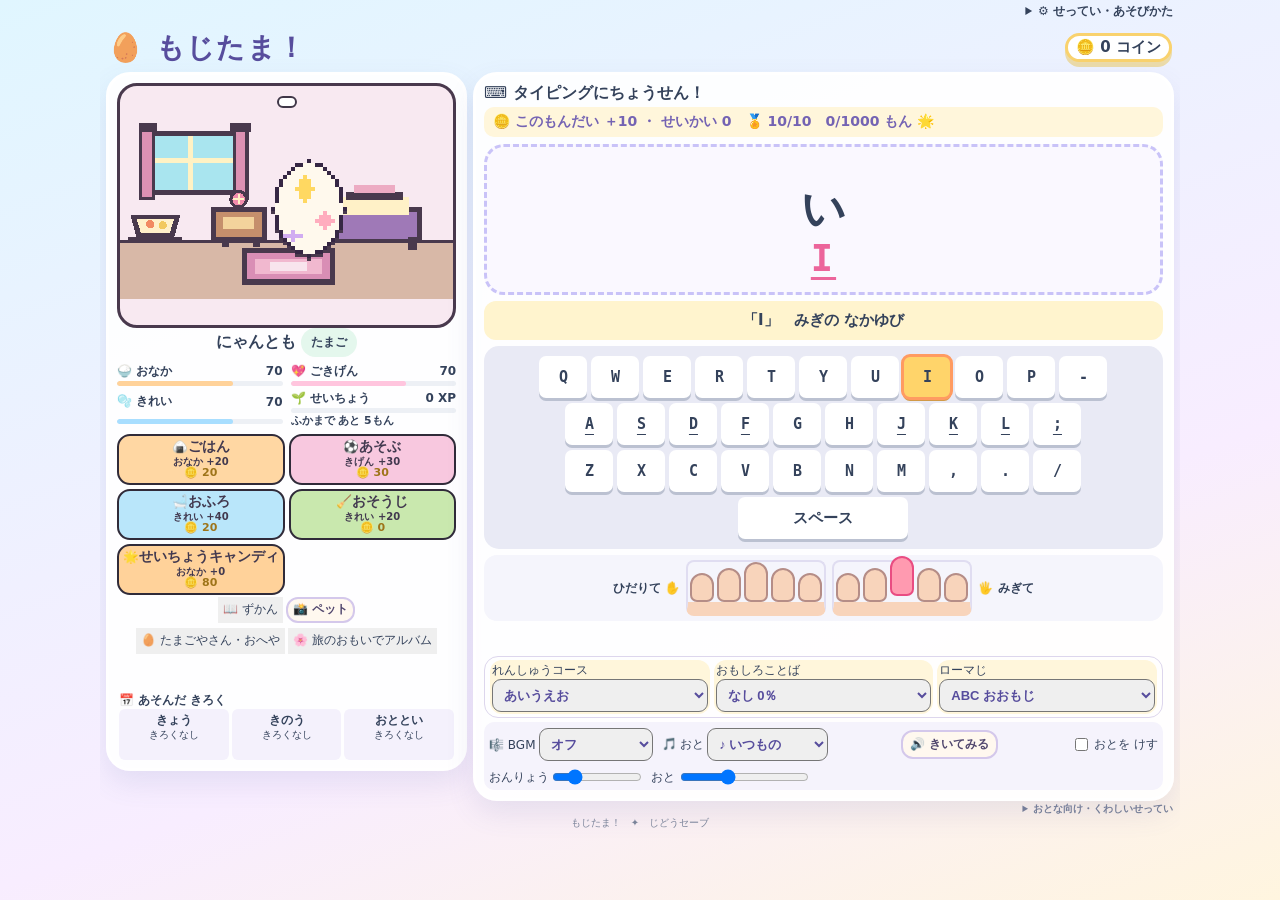
==== commit df8b014e: "Move compact sound credit into the visible header" ====
--- a/index.html
+++ b/index.html
@@ -6,7 +6,7 @@
 <link rel="stylesheet" href="./style.css?v=24">
 </head>
 <body><div class="wrap">
-<header><div><h1>🥚 もじたま！</h1><p class="subtitle">もじをうって、ペットをそだてよう！</p></div><div class="money">🪙 <span id="coins">0</span> コイン</div></header>
+<header><div><h1>🥚 もじたま！</h1><p class="subtitle">もじをうって、ペットをそだてよう！</p></div><div class="money">🪙 <span id="coins">0</span> コイン</div><details class="credits"><summary>クレジット</summary><p>おならの効果音：<a href="https://onara-mp3.com/?lang=ja" target="_blank" rel="noopener noreferrer">Onara Sound MP3</a></p></details></header>
 <div class="grid"><section class="panel"><h2>🌼 わたしのペット <span class="level" id="growth">たまご</span></h2><div class="scene" id="scene"><div id="memeRain" aria-hidden="true"></div><div id="careFx" class="carefx" aria-live="polite"></div><span id="petWish"></span><span id="roomDecor" aria-hidden="true"></span><span class="confetti" aria-hidden="true">🌈 ⭐ 🪙 🌟 🪙 ⭐ 🌈</span><img class="roomArt" src="./assets/room.svg" alt="" aria-hidden="true"><svg class="pet" id="pet" viewBox="0 0 32 32" shape-rendering="crispEdges" aria-label="ペットのドットえ" role="img"></svg></div><div class="petname" id="petName">もじたま</div><button id="petBook">📖 ペットずかん</button><button class="camera" id="petCamera">📸 しゃしんを とる</button><div class="family-actions"><button id="adopt" hidden>旅に出す</button><button id="eggShop">🥚 たまごやさん・おへや</button><button id="album">🌸 旅のおもいでアルバム</button></div><div class="stats"><div class="stat">🍚 おなか<div class="meter"><div class="bar" id="hungerBar"></div></div><span id="hungerNum"></span></div><div class="stat">💖 ごきげん<div class="meter"><div class="bar" id="moodBar"></div></div><span id="moodNum"></span></div><div class="stat">🫧 きれい<div class="meter"><div class="bar" id="cleanBar"></div></div><span id="cleanNum"></span></div></div><div class="stat">🌱 せいちょう<div class="meter"><div class="bar" id="xpBar"></div></div><span id="xp"></span><small id="growthHint"></small></div><p id="wish"></p><section id="dailyLog" aria-label="さいきんのきろく"><strong>📅 あそんだ きろく</strong><div id="dailyRows"></div></section><div class="shop" id="basic"></div><div class="notice" id="careNotice" role="status"></div></section>
 <section class="panel" id="typingPanel"><h2>⌨️ タイピングにちょうせん！</h2><div class="progress"><span id="reward"></span> ・ せいかい <span id="solved">0</span> もん 🌟</div><div class="typing"><div class="wordcard" tabindex="-1" id="card"><div id="rareLabel"></div><div class="jpword" id="jpword">あ</div><div class="romaji" id="romaji">a</div></div><div class="guide" id="guide">「A」をおしてね！</div><div class="keyboard" id="keyboard"></div><div class="hands"><span class="hand-label">ひだりて ✋</span><div class="hand" id="leftHand"></div><div class="hand" id="rightHand"></div><span class="hand-label">🖐️ みぎて</span></div><div class="feedback" id="feedback" aria-live="polite"></div><div id="lastResult" hidden><span id="resultCaption"></span> <button class="camera" id="recordCamera">📸 しゃしんを とる</button></div><div class="hint">ピンクのゆびで、きいろいキーをおそう！<br>ほんもののキーボードでも、がめんのキーをタップしてもOK！</div></div><fieldset class="practice-options"><legend>れんしゅうの せってい</legend><div class="typing-settings"><label>れんしゅうコース <select id="level"></select></label><label>おもしろことば <select id="fun"><option value="0">なし 0％</option><option value="25">ちょっと 25％</option><option value="70">たくさん 70％</option><option value="100">ぜんぶ 100％</option></select></label><label>ローマじの ひょうじ <select id="letterCase"><option value="upper">ABC おおもじ</option><option value="lower">abc こもじ</option><option value="initial">Abc はじめだけ おおもじ</option></select></label></div><small>コースは はじめから ぜんぶ えらべるよ。むずかしさで コインがかわるよ。</small></fieldset><div class="sound-options" role="group" aria-label="おとの せってい"><label>🎼 BGM <select id="bgm"><option value="off">オフ</option><option value="pico">ぴこぴこ</option><option value="nyan">にゃんにゃん</option><option value="slow">のんびり</option><option value="fast">はやうち</option><option value="sleep">おやすみ</option></select></label><label>🎵 おと <select id="keySound"><option value="classic">♪ いつもの</option><option value="puff">💨 おならぷう</option><option value="sparkle">✨ キラキラ</option><option value="meow">🐱 にゃん</option><option value="drum">🥁 たいこ</option><option value="bubble">🫧 あわポン</option></select></label> <label id="puffOption" hidden><input type="checkbox" id="puffMix"> 💨 いろんな おなら（6しゅるい）</label> <button class="camera" id="listen">🔊 きいてみる</button><label><input id="mute" type="checkbox"> おとを けす</label><label>おんりょう <input id="vol" type="range" min="0" max="100"></label><label>おと <input id="sfxVol" type="range" min="0" max="100"></label></div></section>
-</div><details><summary>⚙️ せってい・あそびかた</summary><button type="button" id="closeSettings" aria-label="せっていを とじる"><svg aria-hidden="true" width="24" height="24" viewBox="0 0 24 24"><path d="M5 5L19 19M19 5L5 19" fill="none" stroke="currentColor" stroke-width="4" stroke-linecap="round"/></svg></button><p>きいろい キーを おそう。F と J に ひとさしゆびを おくと うちやすいよ。５もん、１０もんと まちがえずに できると ボーナス！ ５もん できると たまごが かえるよ。レアもんだいは ５０コイン！ コインで おせわすると、たまごが そだつよ。</p><p>このブラウザに じどうで ほぞんするよ。ほかの パソコンや ブラウザには うつせないよ。ブラウザの データを けすと、きろくも きえるよ。</p></details><details class="credits"><summary>クレジット</summary><p>おならの効果音：<a href="https://onara-mp3.com/?lang=ja" target="_blank" rel="noopener noreferrer">Onara Sound MP3</a></p></details><div class="footer" id="status">もじたま！　✦　じどうセーブ</div></div><dialog id="celebration" aria-labelledby="eventTitle"><div id="eventStars" aria-hidden="true"></div><canvas id="eventPet" width="32" height="32" aria-hidden="true"></canvas><h2 id="eventTitle"></h2><strong id="eventDetail"></strong><button id="skipEvent" type="button">スキップ</button></dialog><dialog id="familyDialog" aria-labelledby="familyTitle"><div class="family-heading"><h2 id="familyTitle"></h2><button type="button" id="familyClose" aria-label="とじる"><svg aria-hidden="true" width="26" height="26" viewBox="0 0 24 24"><path d="M5 5L19 19M19 5L5 19" fill="none" stroke="currentColor" stroke-width="4" stroke-linecap="round"/></svg></button></div><div id="familyBody"></div></dialog><dialog id="book"><button id="closeBook" aria-label="とじる">✕</button><h2>📖 ペットずかん</h2><div id="bookGrid"></div></dialog><dialog id="studio" aria-labelledby="studioTitle"><form method="dialog"><button aria-label="とじる">✕</button></form><h2 id="studioTitle">📸 きねんの しゃしん</h2><div class="modes"><button id="recordMode">🏅 きろくカード</button><button id="petMode">🐣 ペットカード</button></div><canvas id="photo" width="1200" height="1200" aria-label="きねんカードの プレビュー"></canvas><label>ひとこと（10もじまで）<input id="comment" placeholder="きょうも できたよ！" autocomplete="off"></label><div class="modes"><button id="downloadPhoto">⬇️ がぞうを ほぞん</button><button id="sharePhoto" hidden>📤 わける</button></div><small id="photoStatus" role="status"></small></dialog><script src="./pets.js?v=4"></script><script src="./sprites.js"></script><script src="./adult.js"></script><script src="./family.js"></script><script src="./family-ui.js"></script><script src="./roman.js"></script><script src="./deck.js"></script><script src="./screen.js?v=23"></script><script src="./celebrations.js?v=3"></script><script src="./boot.js?v=28"></script></body></html>
+</div><details><summary>⚙️ せってい・あそびかた</summary><button type="button" id="closeSettings" aria-label="せっていを とじる"><svg aria-hidden="true" width="24" height="24" viewBox="0 0 24 24"><path d="M5 5L19 19M19 5L5 19" fill="none" stroke="currentColor" stroke-width="4" stroke-linecap="round"/></svg></button><p>きいろい キーを おそう。F と J に ひとさしゆびを おくと うちやすいよ。５もん、１０もんと まちがえずに できると ボーナス！ ５もん できると たまごが かえるよ。レアもんだいは ５０コイン！ コインで おせわすると、たまごが そだつよ。</p><p>このブラウザに じどうで ほぞんするよ。ほかの パソコンや ブラウザには うつせないよ。ブラウザの データを けすと、きろくも きえるよ。</p></details><div class="footer" id="status">もじたま！　✦　じどうセーブ</div></div><dialog id="celebration" aria-labelledby="eventTitle"><div id="eventStars" aria-hidden="true"></div><canvas id="eventPet" width="32" height="32" aria-hidden="true"></canvas><h2 id="eventTitle"></h2><strong id="eventDetail"></strong><button id="skipEvent" type="button">スキップ</button></dialog><dialog id="familyDialog" aria-labelledby="familyTitle"><div class="family-heading"><h2 id="familyTitle"></h2><button type="button" id="familyClose" aria-label="とじる"><svg aria-hidden="true" width="26" height="26" viewBox="0 0 24 24"><path d="M5 5L19 19M19 5L5 19" fill="none" stroke="currentColor" stroke-width="4" stroke-linecap="round"/></svg></button></div><div id="familyBody"></div></dialog><dialog id="book"><button id="closeBook" aria-label="とじる">✕</button><h2>📖 ペットずかん</h2><div id="bookGrid"></div></dialog><dialog id="studio" aria-labelledby="studioTitle"><form method="dialog"><button aria-label="とじる">✕</button></form><h2 id="studioTitle">📸 きねんの しゃしん</h2><div class="modes"><button id="recordMode">🏅 きろくカード</button><button id="petMode">🐣 ペットカード</button></div><canvas id="photo" width="1200" height="1200" aria-label="きねんカードの プレビュー"></canvas><label>ひとこと（10もじまで）<input id="comment" placeholder="きょうも できたよ！" autocomplete="off"></label><div class="modes"><button id="downloadPhoto">⬇️ がぞうを ほぞん</button><button id="sharePhoto" hidden>📤 わける</button></div><small id="photoStatus" role="status"></small></dialog><script src="./pets.js?v=4"></script><script src="./sprites.js"></script><script src="./adult.js"></script><script src="./family.js"></script><script src="./family-ui.js"></script><script src="./roman.js"></script><script src="./deck.js"></script><script src="./screen.js?v=24"></script><script src="./celebrations.js?v=3"></script><script src="./boot.js?v=28"></script></body></html>
--- a/style.css
+++ b/style.css
@@ -184,6 +184,4 @@
 @media(max-height:480px) and (orientation:landscape){.single-home .hands{min-height:42px;padding:3px}.single-home .finger{height:30px;max-height:30px}.single-home .finger:nth-child(1),.single-home .finger:nth-child(5){height:23px;max-height:23px}.single-home .finger:nth-child(2),.single-home .finger:nth-child(4){height:27px;max-height:27px}.single-home .finger:nth-child(3){height:32px;max-height:32px}}
 .single-home #typingPanel>.progress{margin:0 0 7px;font-size:14px;text-align:left;background:#fff6db;border-radius:10px;padding:6px 9px}
 
-.credits{max-width:240px;margin:5px auto 0;padding:3px 8px;font-size:11px;line-height:1.5}
-.credits summary{font-size:11px;color:#788098}
-.credits p{margin:4px 0}
+.credits{margin:0;padding:0 4px;background:transparent;font-size:10px;line-height:1.35}.credits summary{font-size:10px;color:#788098;cursor:pointer}.credits p{margin:4px 0;white-space:nowrap}
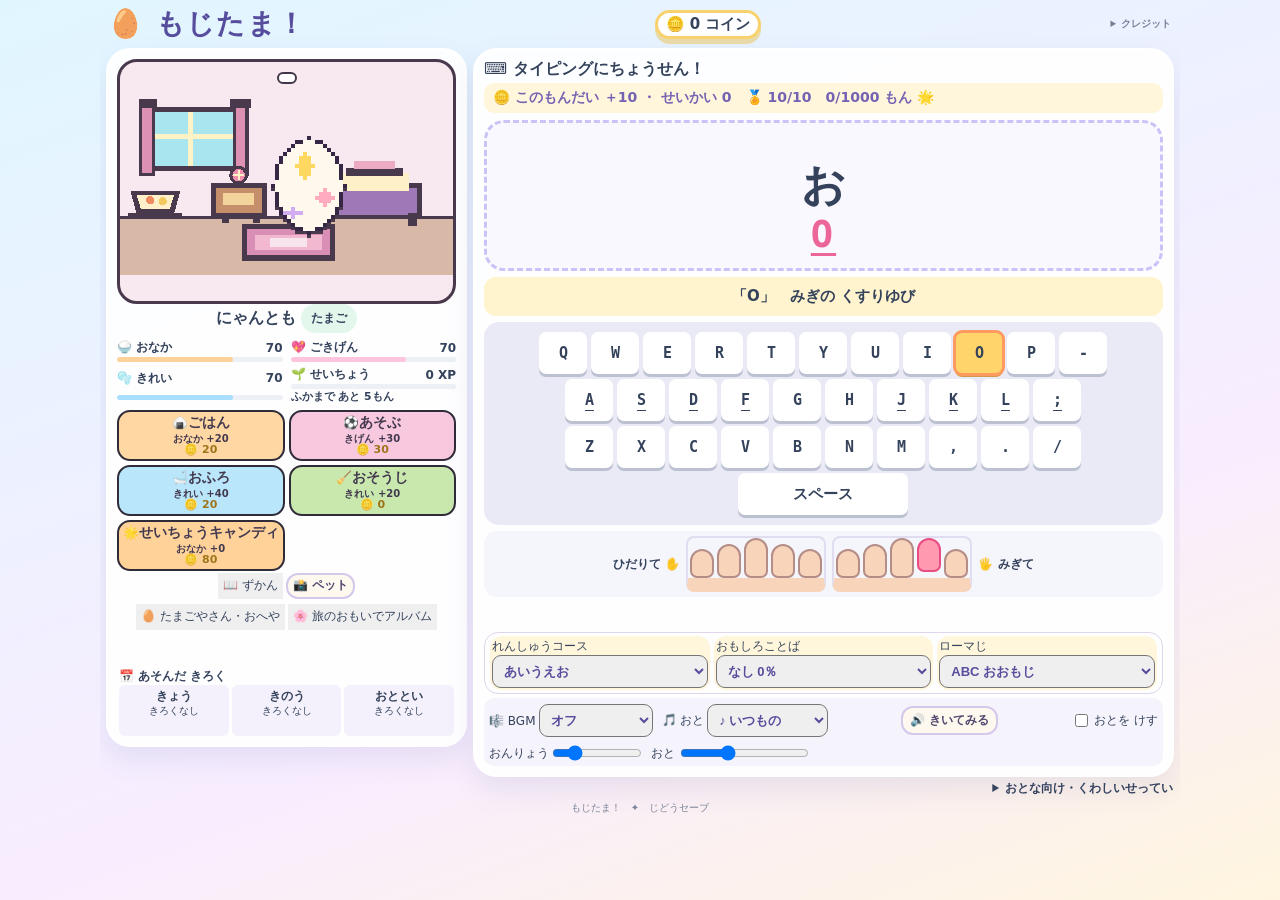
==== commit a67fb574: "Keep credit summary visible and separate from settings" ====
--- a/index.html
+++ b/index.html
@@ -9,4 +9,4 @@
 <header><div><h1>🥚 もじたま！</h1><p class="subtitle">もじをうって、ペットをそだてよう！</p></div><div class="money">🪙 <span id="coins">0</span> コイン</div><details class="credits"><summary>クレジット</summary><p>おならの効果音：<a href="https://onara-mp3.com/?lang=ja" target="_blank" rel="noopener noreferrer">Onara Sound MP3</a></p></details></header>
 <div class="grid"><section class="panel"><h2>🌼 わたしのペット <span class="level" id="growth">たまご</span></h2><div class="scene" id="scene"><div id="memeRain" aria-hidden="true"></div><div id="careFx" class="carefx" aria-live="polite"></div><span id="petWish"></span><span id="roomDecor" aria-hidden="true"></span><span class="confetti" aria-hidden="true">🌈 ⭐ 🪙 🌟 🪙 ⭐ 🌈</span><img class="roomArt" src="./assets/room.svg" alt="" aria-hidden="true"><svg class="pet" id="pet" viewBox="0 0 32 32" shape-rendering="crispEdges" aria-label="ペットのドットえ" role="img"></svg></div><div class="petname" id="petName">もじたま</div><button id="petBook">📖 ペットずかん</button><button class="camera" id="petCamera">📸 しゃしんを とる</button><div class="family-actions"><button id="adopt" hidden>旅に出す</button><button id="eggShop">🥚 たまごやさん・おへや</button><button id="album">🌸 旅のおもいでアルバム</button></div><div class="stats"><div class="stat">🍚 おなか<div class="meter"><div class="bar" id="hungerBar"></div></div><span id="hungerNum"></span></div><div class="stat">💖 ごきげん<div class="meter"><div class="bar" id="moodBar"></div></div><span id="moodNum"></span></div><div class="stat">🫧 きれい<div class="meter"><div class="bar" id="cleanBar"></div></div><span id="cleanNum"></span></div></div><div class="stat">🌱 せいちょう<div class="meter"><div class="bar" id="xpBar"></div></div><span id="xp"></span><small id="growthHint"></small></div><p id="wish"></p><section id="dailyLog" aria-label="さいきんのきろく"><strong>📅 あそんだ きろく</strong><div id="dailyRows"></div></section><div class="shop" id="basic"></div><div class="notice" id="careNotice" role="status"></div></section>
 <section class="panel" id="typingPanel"><h2>⌨️ タイピングにちょうせん！</h2><div class="progress"><span id="reward"></span> ・ せいかい <span id="solved">0</span> もん 🌟</div><div class="typing"><div class="wordcard" tabindex="-1" id="card"><div id="rareLabel"></div><div class="jpword" id="jpword">あ</div><div class="romaji" id="romaji">a</div></div><div class="guide" id="guide">「A」をおしてね！</div><div class="keyboard" id="keyboard"></div><div class="hands"><span class="hand-label">ひだりて ✋</span><div class="hand" id="leftHand"></div><div class="hand" id="rightHand"></div><span class="hand-label">🖐️ みぎて</span></div><div class="feedback" id="feedback" aria-live="polite"></div><div id="lastResult" hidden><span id="resultCaption"></span> <button class="camera" id="recordCamera">📸 しゃしんを とる</button></div><div class="hint">ピンクのゆびで、きいろいキーをおそう！<br>ほんもののキーボードでも、がめんのキーをタップしてもOK！</div></div><fieldset class="practice-options"><legend>れんしゅうの せってい</legend><div class="typing-settings"><label>れんしゅうコース <select id="level"></select></label><label>おもしろことば <select id="fun"><option value="0">なし 0％</option><option value="25">ちょっと 25％</option><option value="70">たくさん 70％</option><option value="100">ぜんぶ 100％</option></select></label><label>ローマじの ひょうじ <select id="letterCase"><option value="upper">ABC おおもじ</option><option value="lower">abc こもじ</option><option value="initial">Abc はじめだけ おおもじ</option></select></label></div><small>コースは はじめから ぜんぶ えらべるよ。むずかしさで コインがかわるよ。</small></fieldset><div class="sound-options" role="group" aria-label="おとの せってい"><label>🎼 BGM <select id="bgm"><option value="off">オフ</option><option value="pico">ぴこぴこ</option><option value="nyan">にゃんにゃん</option><option value="slow">のんびり</option><option value="fast">はやうち</option><option value="sleep">おやすみ</option></select></label><label>🎵 おと <select id="keySound"><option value="classic">♪ いつもの</option><option value="puff">💨 おならぷう</option><option value="sparkle">✨ キラキラ</option><option value="meow">🐱 にゃん</option><option value="drum">🥁 たいこ</option><option value="bubble">🫧 あわポン</option></select></label> <label id="puffOption" hidden><input type="checkbox" id="puffMix"> 💨 いろんな おなら（6しゅるい）</label> <button class="camera" id="listen">🔊 きいてみる</button><label><input id="mute" type="checkbox"> おとを けす</label><label>おんりょう <input id="vol" type="range" min="0" max="100"></label><label>おと <input id="sfxVol" type="range" min="0" max="100"></label></div></section>
-</div><details><summary>⚙️ せってい・あそびかた</summary><button type="button" id="closeSettings" aria-label="せっていを とじる"><svg aria-hidden="true" width="24" height="24" viewBox="0 0 24 24"><path d="M5 5L19 19M19 5L5 19" fill="none" stroke="currentColor" stroke-width="4" stroke-linecap="round"/></svg></button><p>きいろい キーを おそう。F と J に ひとさしゆびを おくと うちやすいよ。５もん、１０もんと まちがえずに できると ボーナス！ ５もん できると たまごが かえるよ。レアもんだいは ５０コイン！ コインで おせわすると、たまごが そだつよ。</p><p>このブラウザに じどうで ほぞんするよ。ほかの パソコンや ブラウザには うつせないよ。ブラウザの データを けすと、きろくも きえるよ。</p></details><div class="footer" id="status">もじたま！　✦　じどうセーブ</div></div><dialog id="celebration" aria-labelledby="eventTitle"><div id="eventStars" aria-hidden="true"></div><canvas id="eventPet" width="32" height="32" aria-hidden="true"></canvas><h2 id="eventTitle"></h2><strong id="eventDetail"></strong><button id="skipEvent" type="button">スキップ</button></dialog><dialog id="familyDialog" aria-labelledby="familyTitle"><div class="family-heading"><h2 id="familyTitle"></h2><button type="button" id="familyClose" aria-label="とじる"><svg aria-hidden="true" width="26" height="26" viewBox="0 0 24 24"><path d="M5 5L19 19M19 5L5 19" fill="none" stroke="currentColor" stroke-width="4" stroke-linecap="round"/></svg></button></div><div id="familyBody"></div></dialog><dialog id="book"><button id="closeBook" aria-label="とじる">✕</button><h2>📖 ペットずかん</h2><div id="bookGrid"></div></dialog><dialog id="studio" aria-labelledby="studioTitle"><form method="dialog"><button aria-label="とじる">✕</button></form><h2 id="studioTitle">📸 きねんの しゃしん</h2><div class="modes"><button id="recordMode">🏅 きろくカード</button><button id="petMode">🐣 ペットカード</button></div><canvas id="photo" width="1200" height="1200" aria-label="きねんカードの プレビュー"></canvas><label>ひとこと（10もじまで）<input id="comment" placeholder="きょうも できたよ！" autocomplete="off"></label><div class="modes"><button id="downloadPhoto">⬇️ がぞうを ほぞん</button><button id="sharePhoto" hidden>📤 わける</button></div><small id="photoStatus" role="status"></small></dialog><script src="./pets.js?v=4"></script><script src="./sprites.js"></script><script src="./adult.js"></script><script src="./family.js"></script><script src="./family-ui.js"></script><script src="./roman.js"></script><script src="./deck.js"></script><script src="./screen.js?v=24"></script><script src="./celebrations.js?v=3"></script><script src="./boot.js?v=28"></script></body></html>
+</div><details><summary>⚙️ せってい・あそびかた</summary><button type="button" id="closeSettings" aria-label="せっていを とじる"><svg aria-hidden="true" width="24" height="24" viewBox="0 0 24 24"><path d="M5 5L19 19M19 5L5 19" fill="none" stroke="currentColor" stroke-width="4" stroke-linecap="round"/></svg></button><p>きいろい キーを おそう。F と J に ひとさしゆびを おくと うちやすいよ。５もん、１０もんと まちがえずに できると ボーナス！ ５もん できると たまごが かえるよ。レアもんだいは ５０コイン！ コインで おせわすると、たまごが そだつよ。</p><p>このブラウザに じどうで ほぞんするよ。ほかの パソコンや ブラウザには うつせないよ。ブラウザの データを けすと、きろくも きえるよ。</p></details><div class="footer" id="status">もじたま！　✦　じどうセーブ</div></div><dialog id="celebration" aria-labelledby="eventTitle"><div id="eventStars" aria-hidden="true"></div><canvas id="eventPet" width="32" height="32" aria-hidden="true"></canvas><h2 id="eventTitle"></h2><strong id="eventDetail"></strong><button id="skipEvent" type="button">スキップ</button></dialog><dialog id="familyDialog" aria-labelledby="familyTitle"><div class="family-heading"><h2 id="familyTitle"></h2><button type="button" id="familyClose" aria-label="とじる"><svg aria-hidden="true" width="26" height="26" viewBox="0 0 24 24"><path d="M5 5L19 19M19 5L5 19" fill="none" stroke="currentColor" stroke-width="4" stroke-linecap="round"/></svg></button></div><div id="familyBody"></div></dialog><dialog id="book"><button id="closeBook" aria-label="とじる">✕</button><h2>📖 ペットずかん</h2><div id="bookGrid"></div></dialog><dialog id="studio" aria-labelledby="studioTitle"><form method="dialog"><button aria-label="とじる">✕</button></form><h2 id="studioTitle">📸 きねんの しゃしん</h2><div class="modes"><button id="recordMode">🏅 きろくカード</button><button id="petMode">🐣 ペットカード</button></div><canvas id="photo" width="1200" height="1200" aria-label="きねんカードの プレビュー"></canvas><label>ひとこと（10もじまで）<input id="comment" placeholder="きょうも できたよ！" autocomplete="off"></label><div class="modes"><button id="downloadPhoto">⬇️ がぞうを ほぞん</button><button id="sharePhoto" hidden>📤 わける</button></div><small id="photoStatus" role="status"></small></dialog><script src="./pets.js?v=4"></script><script src="./sprites.js"></script><script src="./adult.js"></script><script src="./family.js"></script><script src="./family-ui.js"></script><script src="./roman.js"></script><script src="./deck.js"></script><script src="./screen.js?v=25"></script><script src="./celebrations.js?v=3"></script><script src="./boot.js?v=28"></script></body></html>
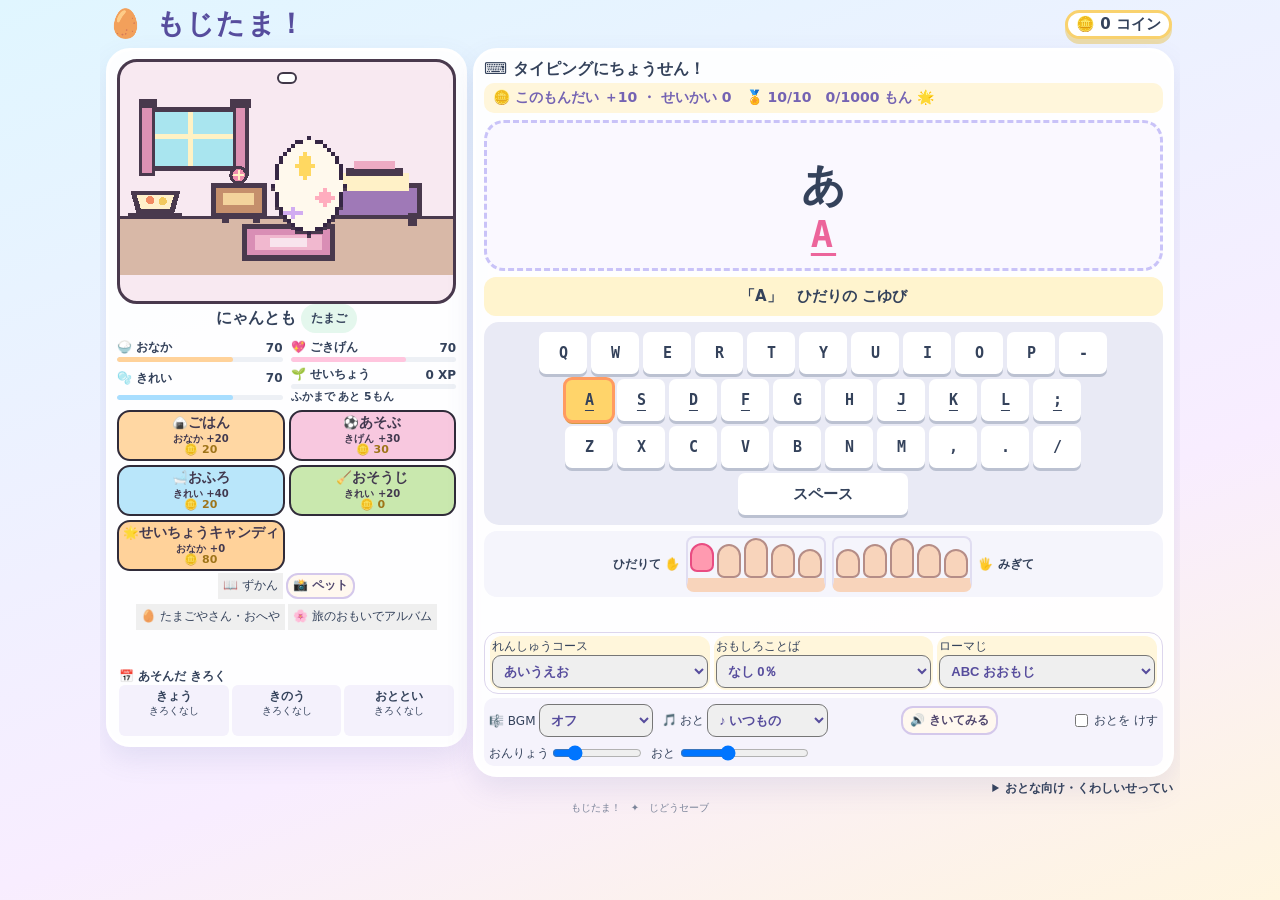
==== commit 9eab9a50: "Move sound credit into adult settings" ====
--- a/index.html
+++ b/index.html
@@ -6,7 +6,7 @@
 <link rel="stylesheet" href="./style.css?v=24">
 </head>
 <body><div class="wrap">
-<header><div><h1>🥚 もじたま！</h1><p class="subtitle">もじをうって、ペットをそだてよう！</p></div><div class="money">🪙 <span id="coins">0</span> コイン</div><details class="credits"><summary>クレジット</summary><p>おならの効果音：<a href="https://onara-mp3.com/?lang=ja" target="_blank" rel="noopener noreferrer">Onara Sound MP3</a></p></details></header>
+<header><div><h1>🥚 もじたま！</h1><p class="subtitle">もじをうって、ペットをそだてよう！</p></div><div class="money">🪙 <span id="coins">0</span> コイン</div></header>
 <div class="grid"><section class="panel"><h2>🌼 わたしのペット <span class="level" id="growth">たまご</span></h2><div class="scene" id="scene"><div id="memeRain" aria-hidden="true"></div><div id="careFx" class="carefx" aria-live="polite"></div><span id="petWish"></span><span id="roomDecor" aria-hidden="true"></span><span class="confetti" aria-hidden="true">🌈 ⭐ 🪙 🌟 🪙 ⭐ 🌈</span><img class="roomArt" src="./assets/room.svg" alt="" aria-hidden="true"><svg class="pet" id="pet" viewBox="0 0 32 32" shape-rendering="crispEdges" aria-label="ペットのドットえ" role="img"></svg></div><div class="petname" id="petName">もじたま</div><button id="petBook">📖 ペットずかん</button><button class="camera" id="petCamera">📸 しゃしんを とる</button><div class="family-actions"><button id="adopt" hidden>旅に出す</button><button id="eggShop">🥚 たまごやさん・おへや</button><button id="album">🌸 旅のおもいでアルバム</button></div><div class="stats"><div class="stat">🍚 おなか<div class="meter"><div class="bar" id="hungerBar"></div></div><span id="hungerNum"></span></div><div class="stat">💖 ごきげん<div class="meter"><div class="bar" id="moodBar"></div></div><span id="moodNum"></span></div><div class="stat">🫧 きれい<div class="meter"><div class="bar" id="cleanBar"></div></div><span id="cleanNum"></span></div></div><div class="stat">🌱 せいちょう<div class="meter"><div class="bar" id="xpBar"></div></div><span id="xp"></span><small id="growthHint"></small></div><p id="wish"></p><section id="dailyLog" aria-label="さいきんのきろく"><strong>📅 あそんだ きろく</strong><div id="dailyRows"></div></section><div class="shop" id="basic"></div><div class="notice" id="careNotice" role="status"></div></section>
 <section class="panel" id="typingPanel"><h2>⌨️ タイピングにちょうせん！</h2><div class="progress"><span id="reward"></span> ・ せいかい <span id="solved">0</span> もん 🌟</div><div class="typing"><div class="wordcard" tabindex="-1" id="card"><div id="rareLabel"></div><div class="jpword" id="jpword">あ</div><div class="romaji" id="romaji">a</div></div><div class="guide" id="guide">「A」をおしてね！</div><div class="keyboard" id="keyboard"></div><div class="hands"><span class="hand-label">ひだりて ✋</span><div class="hand" id="leftHand"></div><div class="hand" id="rightHand"></div><span class="hand-label">🖐️ みぎて</span></div><div class="feedback" id="feedback" aria-live="polite"></div><div id="lastResult" hidden><span id="resultCaption"></span> <button class="camera" id="recordCamera">📸 しゃしんを とる</button></div><div class="hint">ピンクのゆびで、きいろいキーをおそう！<br>ほんもののキーボードでも、がめんのキーをタップしてもOK！</div></div><fieldset class="practice-options"><legend>れんしゅうの せってい</legend><div class="typing-settings"><label>れんしゅうコース <select id="level"></select></label><label>おもしろことば <select id="fun"><option value="0">なし 0％</option><option value="25">ちょっと 25％</option><option value="70">たくさん 70％</option><option value="100">ぜんぶ 100％</option></select></label><label>ローマじの ひょうじ <select id="letterCase"><option value="upper">ABC おおもじ</option><option value="lower">abc こもじ</option><option value="initial">Abc はじめだけ おおもじ</option></select></label></div><small>コースは はじめから ぜんぶ えらべるよ。むずかしさで コインがかわるよ。</small></fieldset><div class="sound-options" role="group" aria-label="おとの せってい"><label>🎼 BGM <select id="bgm"><option value="off">オフ</option><option value="pico">ぴこぴこ</option><option value="nyan">にゃんにゃん</option><option value="slow">のんびり</option><option value="fast">はやうち</option><option value="sleep">おやすみ</option></select></label><label>🎵 おと <select id="keySound"><option value="classic">♪ いつもの</option><option value="puff">💨 おならぷう</option><option value="sparkle">✨ キラキラ</option><option value="meow">🐱 にゃん</option><option value="drum">🥁 たいこ</option><option value="bubble">🫧 あわポン</option></select></label> <label id="puffOption" hidden><input type="checkbox" id="puffMix"> 💨 いろんな おなら（6しゅるい）</label> <button class="camera" id="listen">🔊 きいてみる</button><label><input id="mute" type="checkbox"> おとを けす</label><label>おんりょう <input id="vol" type="range" min="0" max="100"></label><label>おと <input id="sfxVol" type="range" min="0" max="100"></label></div></section>
-</div><details><summary>⚙️ せってい・あそびかた</summary><button type="button" id="closeSettings" aria-label="せっていを とじる"><svg aria-hidden="true" width="24" height="24" viewBox="0 0 24 24"><path d="M5 5L19 19M19 5L5 19" fill="none" stroke="currentColor" stroke-width="4" stroke-linecap="round"/></svg></button><p>きいろい キーを おそう。F と J に ひとさしゆびを おくと うちやすいよ。５もん、１０もんと まちがえずに できると ボーナス！ ５もん できると たまごが かえるよ。レアもんだいは ５０コイン！ コインで おせわすると、たまごが そだつよ。</p><p>このブラウザに じどうで ほぞんするよ。ほかの パソコンや ブラウザには うつせないよ。ブラウザの データを けすと、きろくも きえるよ。</p></details><div class="footer" id="status">もじたま！　✦　じどうセーブ</div></div><dialog id="celebration" aria-labelledby="eventTitle"><div id="eventStars" aria-hidden="true"></div><canvas id="eventPet" width="32" height="32" aria-hidden="true"></canvas><h2 id="eventTitle"></h2><strong id="eventDetail"></strong><button id="skipEvent" type="button">スキップ</button></dialog><dialog id="familyDialog" aria-labelledby="familyTitle"><div class="family-heading"><h2 id="familyTitle"></h2><button type="button" id="familyClose" aria-label="とじる"><svg aria-hidden="true" width="26" height="26" viewBox="0 0 24 24"><path d="M5 5L19 19M19 5L5 19" fill="none" stroke="currentColor" stroke-width="4" stroke-linecap="round"/></svg></button></div><div id="familyBody"></div></dialog><dialog id="book"><button id="closeBook" aria-label="とじる">✕</button><h2>📖 ペットずかん</h2><div id="bookGrid"></div></dialog><dialog id="studio" aria-labelledby="studioTitle"><form method="dialog"><button aria-label="とじる">✕</button></form><h2 id="studioTitle">📸 きねんの しゃしん</h2><div class="modes"><button id="recordMode">🏅 きろくカード</button><button id="petMode">🐣 ペットカード</button></div><canvas id="photo" width="1200" height="1200" aria-label="きねんカードの プレビュー"></canvas><label>ひとこと（10もじまで）<input id="comment" placeholder="きょうも できたよ！" autocomplete="off"></label><div class="modes"><button id="downloadPhoto">⬇️ がぞうを ほぞん</button><button id="sharePhoto" hidden>📤 わける</button></div><small id="photoStatus" role="status"></small></dialog><script src="./pets.js?v=4"></script><script src="./sprites.js"></script><script src="./adult.js"></script><script src="./family.js"></script><script src="./family-ui.js"></script><script src="./roman.js"></script><script src="./deck.js"></script><script src="./screen.js?v=25"></script><script src="./celebrations.js?v=3"></script><script src="./boot.js?v=28"></script></body></html>
+</div><details><summary>⚙️ せってい・あそびかた</summary><button type="button" id="closeSettings" aria-label="せっていを とじる"><svg aria-hidden="true" width="24" height="24" viewBox="0 0 24 24"><path d="M5 5L19 19M19 5L5 19" fill="none" stroke="currentColor" stroke-width="4" stroke-linecap="round"/></svg></button><p>きいろい キーを おそう。F と J に ひとさしゆびを おくと うちやすいよ。５もん、１０もんと まちがえずに できると ボーナス！ ５もん できると たまごが かえるよ。レアもんだいは ５０コイン！ コインで おせわすると、たまごが そだつよ。</p><p>このブラウザに じどうで ほぞんするよ。ほかの パソコンや ブラウザには うつせないよ。ブラウザの データを けすと、きろくも きえるよ。</p><p class="credits">クレジット：おならの効果音：<a href="https://onara-mp3.com/?lang=ja" target="_blank" rel="noopener noreferrer">Onara Sound MP3</a></p></details><div class="footer" id="status">もじたま！　✦　じどうセーブ</div></div><dialog id="celebration" aria-labelledby="eventTitle"><div id="eventStars" aria-hidden="true"></div><canvas id="eventPet" width="32" height="32" aria-hidden="true"></canvas><h2 id="eventTitle"></h2><strong id="eventDetail"></strong><button id="skipEvent" type="button">スキップ</button></dialog><dialog id="familyDialog" aria-labelledby="familyTitle"><div class="family-heading"><h2 id="familyTitle"></h2><button type="button" id="familyClose" aria-label="とじる"><svg aria-hidden="true" width="26" height="26" viewBox="0 0 24 24"><path d="M5 5L19 19M19 5L5 19" fill="none" stroke="currentColor" stroke-width="4" stroke-linecap="round"/></svg></button></div><div id="familyBody"></div></dialog><dialog id="book"><button id="closeBook" aria-label="とじる">✕</button><h2>📖 ペットずかん</h2><div id="bookGrid"></div></dialog><dialog id="studio" aria-labelledby="studioTitle"><form method="dialog"><button aria-label="とじる">✕</button></form><h2 id="studioTitle">📸 きねんの しゃしん</h2><div class="modes"><button id="recordMode">🏅 きろくカード</button><button id="petMode">🐣 ペットカード</button></div><canvas id="photo" width="1200" height="1200" aria-label="きねんカードの プレビュー"></canvas><label>ひとこと（10もじまで）<input id="comment" placeholder="きょうも できたよ！" autocomplete="off"></label><div class="modes"><button id="downloadPhoto">⬇️ がぞうを ほぞん</button><button id="sharePhoto" hidden>📤 わける</button></div><small id="photoStatus" role="status"></small></dialog><script src="./pets.js?v=4"></script><script src="./sprites.js"></script><script src="./adult.js"></script><script src="./family.js"></script><script src="./family-ui.js"></script><script src="./roman.js"></script><script src="./deck.js"></script><script src="./screen.js?v=25"></script><script src="./celebrations.js?v=3"></script><script src="./boot.js?v=28"></script></body></html>
--- a/style.css
+++ b/style.css
@@ -184,4 +184,4 @@
 @media(max-height:480px) and (orientation:landscape){.single-home .hands{min-height:42px;padding:3px}.single-home .finger{height:30px;max-height:30px}.single-home .finger:nth-child(1),.single-home .finger:nth-child(5){height:23px;max-height:23px}.single-home .finger:nth-child(2),.single-home .finger:nth-child(4){height:27px;max-height:27px}.single-home .finger:nth-child(3){height:32px;max-height:32px}}
 .single-home #typingPanel>.progress{margin:0 0 7px;font-size:14px;text-align:left;background:#fff6db;border-radius:10px;padding:6px 9px}
 
-.credits{margin:0;padding:0 4px;background:transparent;font-size:10px;line-height:1.35}.credits summary{font-size:10px;color:#788098;cursor:pointer}.credits p{margin:4px 0;white-space:nowrap}
+.credits{margin:8px 0 0;padding:0;background:transparent;font-size:11px;line-height:1.5;color:#788098;text-align:left}
